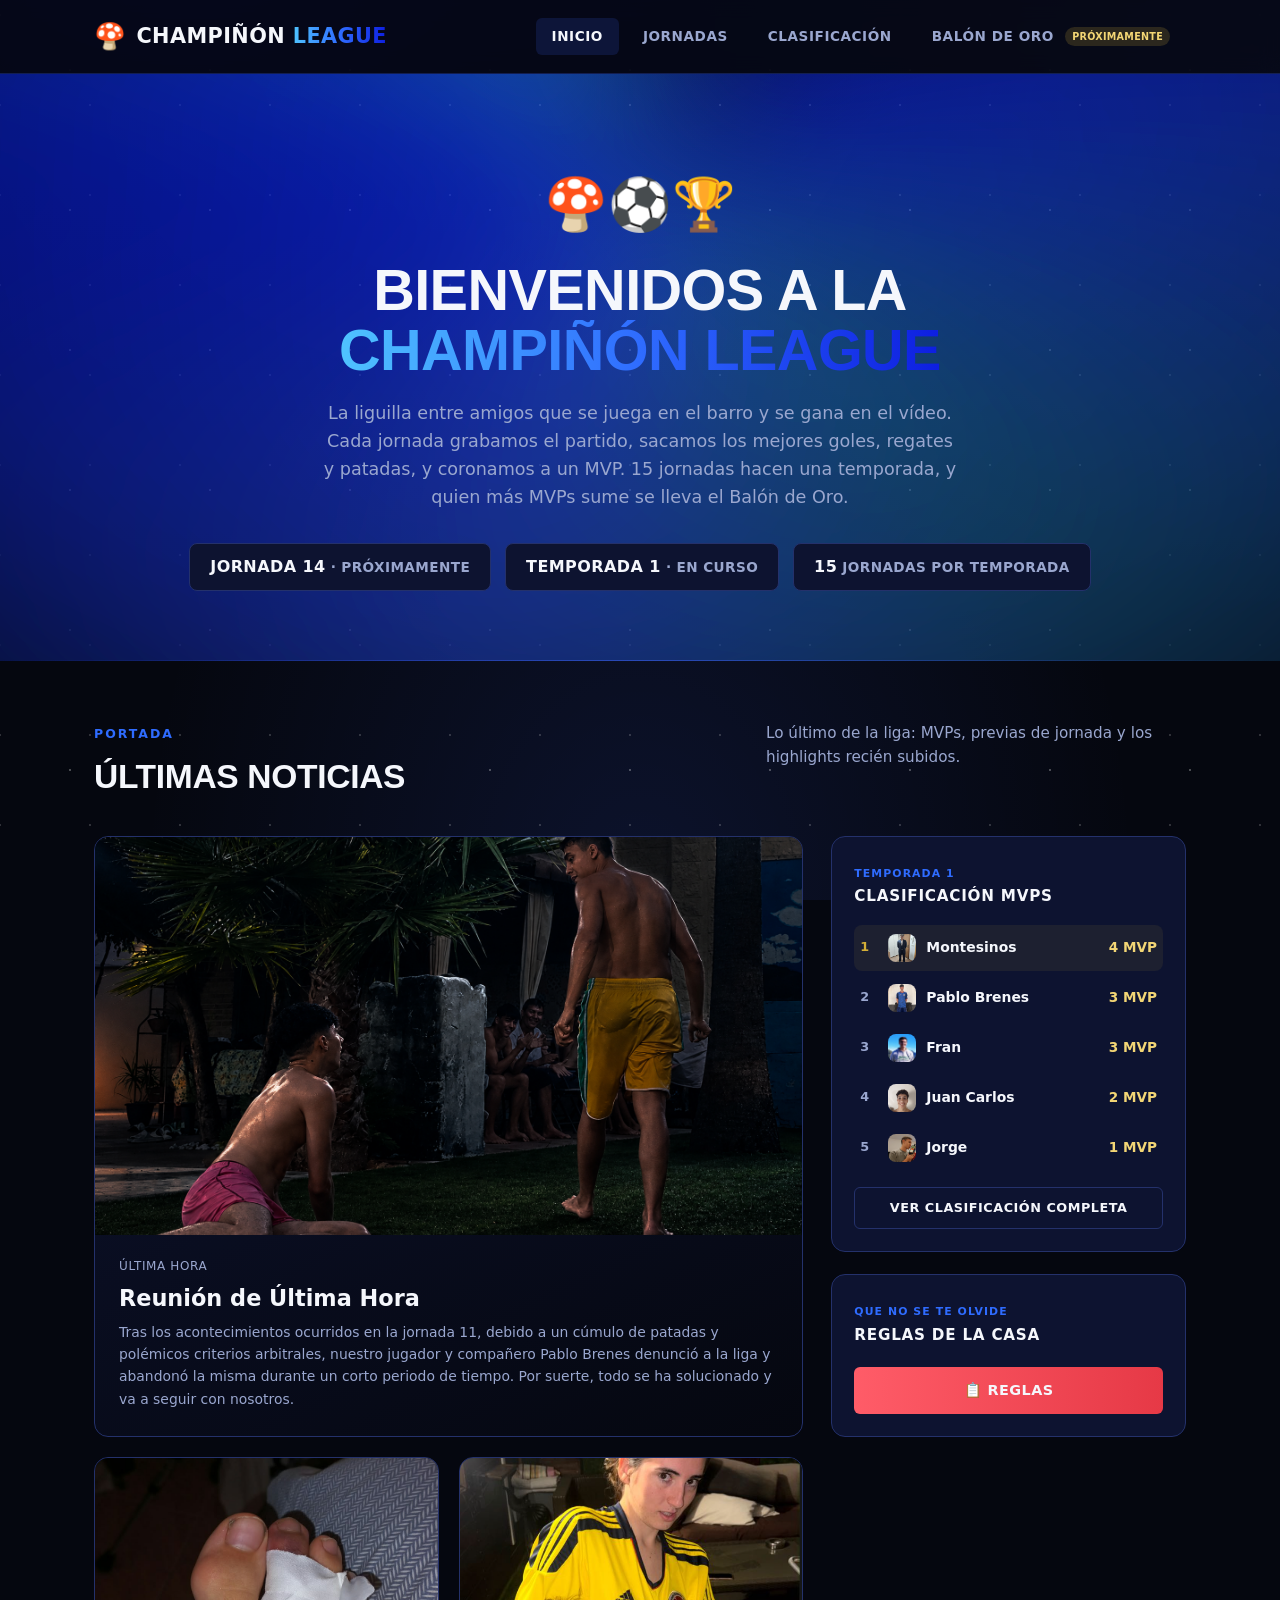
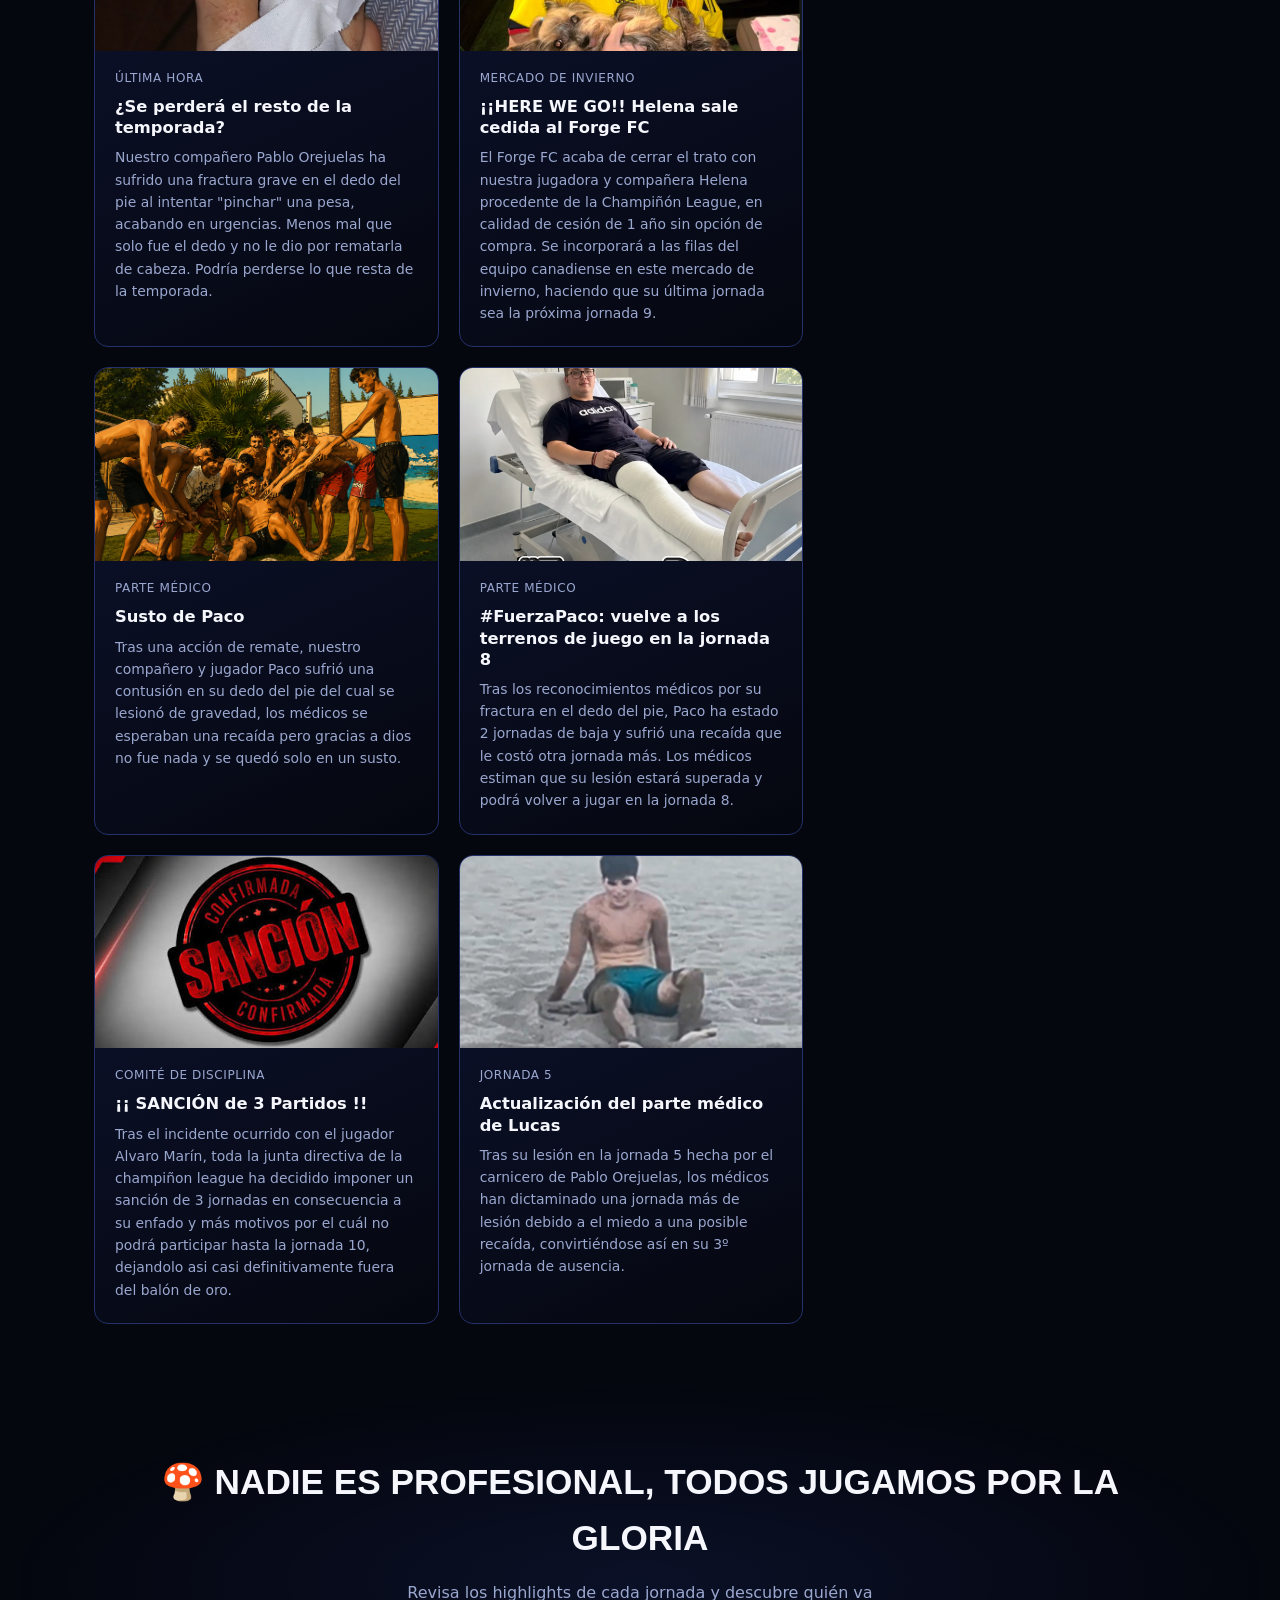
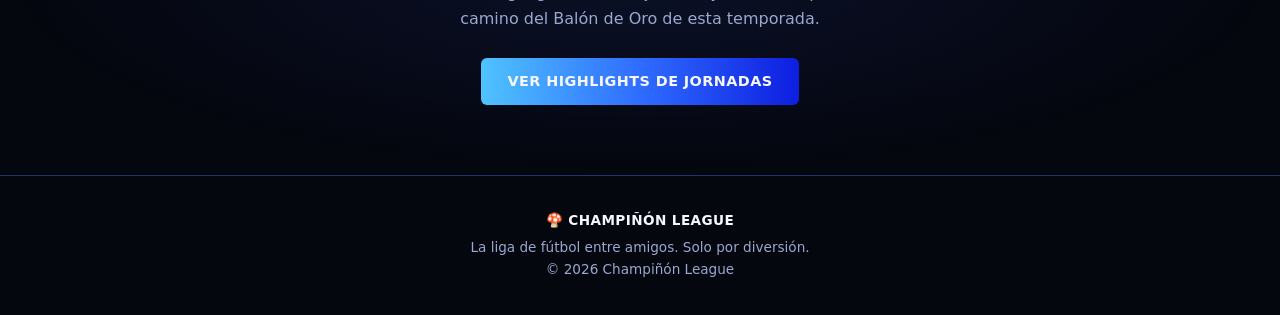
==== index.html @ 814f6b48 "Conectar vídeo de highlights de la jornada 13; añadir jornada 14 pendiente Co-Authored-By: Claude So" ====
<!DOCTYPE html>
<html lang="es">
<head>
<meta charset="UTF-8">
<meta name="viewport" content="width=device-width, initial-scale=1.0, maximum-scale=1.0, user-scalable=no, shrink-to-fit=no">
<title>Champiñón League — Inicio</title>
<meta name="description" content="Champiñón League: la liga de fútbol amistoso entre amigos. Noticias, clasificación de MVPs, highlights de cada jornada y el Balón de Oro de cada temporada.">
<link rel="stylesheet" href="css/style.css">
</head>
<body>

<header class="cabecera">
  <nav class="nav">
    <a href="index.html" class="marca">
      <span class="icono">🍄</span>
      <span>Champiñón <span class="liga">League</span></span>
    </a>
    <button class="menu-toggle" id="menuToggle" aria-label="Abrir menú">
      <span></span><span></span><span></span>
    </button>
    <div class="enlaces" id="enlaces">
      <a href="index.html" class="activo">Inicio</a>
      <a href="jornadas.html">Jornadas</a>
      <a href="clasificacion.html">Clasificación</a>
      <a href="balon-de-oro.html">Balón de Oro <span class="badge-proximamente">Próximamente</span></a>
    </div>
  </nav>
</header>

<section class="hero">
  <div class="hero-glow" aria-hidden="true"></div>
  <div class="contenedor">
    <div class="hero-emoji">🍄⚽🏆</div>
    <h1>Bienvenidos a la <span class="destacado">Champiñón League</span></h1>
    <p class="subtitulo">
      La liguilla entre amigos que se juega en el barro y se gana en el vídeo.
      Cada jornada grabamos el partido, sacamos los mejores goles, regates y
      patadas, y coronamos a un MVP. 15 jornadas hacen una temporada, y quien
      más MVPs sume se lleva el Balón de Oro.
    </p>
    <div class="hero-stats">
      <div class="stat-chip"><strong>Jornada 14</strong> · próximamente</div>
      <div class="stat-chip"><strong>Temporada 1</strong> · en curso</div>
      <div class="stat-chip"><strong>15</strong> jornadas por temporada</div>
    </div>
  </div>
</section>

<section>
  <div class="contenedor">
    <div class="titulo-seccion">
      <div>
        <span class="eyebrow">Portada</span>
        <h2>Últimas noticias</h2>
      </div>
      <p>Lo último de la liga: MVPs, previas de jornada y los highlights recién subidos.</p>
    </div>

    <div class="portada-layout">

      <div class="noticias-col">

        <div class="noticia-card destacada" data-fecha="2026-08-22">
          <div class="noticia-img">
            <span class="noticia-tag oro">Última hora</span>
            <img src="img/noticias/susto-paco.png" alt="Compañeros celebrando alrededor de Paco">
          </div>
          <div class="noticia-body">
            <div class="noticia-fecha">Parte médico</div>
            <h3>Susto de Paco</h3>
            <p>Tras una acción de remate, nuestro compañero y jugador Paco sufrió una contusión en su dedo del pie del cual se lesionó de gravedad, los médicos se esperaban una recaída pero gracias a dios no fue nada y se quedó solo en un susto.</p>
          </div>
        </div>

        <div class="noticias-grid-secundarias">
          <div class="noticia-card" data-fecha="2026-10-03">
            <div class="noticia-img">
              <span class="noticia-tag rojo">Polémica</span>
              <img src="img/noticias/pablo-brenes-denuncia.png" alt="Pablo Brenes discutiendo tras un partido">
            </div>
            <div class="noticia-body">
              <div class="noticia-fecha">Última hora</div>
              <h3>Reunión de Última Hora</h3>
              <p>Tras los acontecimientos ocurridos en la jornada 11, debido a un cúmulo de patadas y polémicos criterios arbitrales, nuestro jugador y compañero Pablo Brenes denunció a la liga y abandonó la misma durante un corto periodo de tiempo. Por suerte, todo se ha solucionado y va a seguir con nosotros.</p>
            </div>
          </div>

          <div class="noticia-card" data-fecha="2026-09-18">
            <div class="noticia-img">
              <span class="noticia-tag oro">Parte médico</span>
              <img src="img/noticias/pablo-orejuelas-lesion.jpeg" alt="Dedo del pie vendado de Pablo Orejuelas">
            </div>
            <div class="noticia-body">
              <div class="noticia-fecha">Última hora</div>
              <h3>¿Se perderá el resto de la temporada?</h3>
              <p>Nuestro compañero Pablo Orejuelas ha sufrido una fractura grave en el dedo del pie al intentar "pinchar" una pesa, acabando en urgencias. Menos mal que solo fue el dedo y no le dio por rematarla de cabeza. Podría perderse lo que resta de la temporada.</p>
            </div>
          </div>

          <div class="noticia-card" data-fecha="2026-08-28">
            <div class="noticia-img">
              <span class="noticia-tag oro">Fichaje</span>
              <img src="img/noticias/helena-forge-fc.png" alt="Helena con la camiseta de Colombia">
            </div>
            <div class="noticia-body">
              <div class="noticia-fecha">Mercado de invierno</div>
              <h3>¡¡HERE WE GO!! Helena sale cedida al Forge FC</h3>
              <p>El Forge FC acaba de cerrar el trato con nuestra jugadora y compañera Helena procedente de la Champiñón League, en calidad de cesión de 1 año sin opción de compra. Se incorporará a las filas del equipo canadiense en este mercado de invierno, haciendo que su última jornada sea la próxima jornada 9.</p>
            </div>
          </div>

          <div class="noticia-card" data-fecha="2026-08-08">
            <div class="noticia-img">
              <span class="noticia-tag oro">Parte médico</span>
              <img src="img/noticias/paco-lesion.png" alt="Paco recuperándose de su lesión en el dedo del pie">
            </div>
            <div class="noticia-body">
              <div class="noticia-fecha">Parte médico</div>
              <h3>#FuerzaPaco: vuelve a los terrenos de juego en la jornada 8</h3>
              <p>Tras los reconocimientos médicos por su fractura en el dedo del pie, Paco ha estado 2 jornadas de baja y sufrió una recaída que le costó otra jornada más. Los médicos estiman que su lesión estará superada y podrá volver a jugar en la jornada 8.</p>
            </div>
          </div>

          <div class="noticia-card" data-fecha="2026-08-05">
            <div class="noticia-img">
              <span class="noticia-tag rojo">Sanción</span>
              <img src="img/noticias/sancion-alvaro-marin.jpg" alt="Sanción confirmada">
            </div>
            <div class="noticia-body">
              <div class="noticia-fecha">Comité de disciplina</div>
              <h3>¡¡ SANCIÓN de 3 Partidos !!</h3>
              <p>Tras el incidente ocurrido con el jugador Alvaro Marín, toda la junta directiva de la champiñon league ha decidido imponer un sanción de 3 jornadas en consecuencia a su enfado y más motivos por el cuál no podrá participar hasta la jornada 10, dejandolo asi casi definitivamente fuera del balón de oro.</p>
            </div>
          </div>

          <div class="noticia-card" data-fecha="2026-07-25">
            <div class="noticia-img">
              <span class="noticia-tag oro">Parte médico</span>
              <img src="img/noticias/lucas-lesion.png" alt="Lucas en la playa">
            </div>
            <div class="noticia-body">
              <div class="noticia-fecha">Jornada 5</div>
              <h3>Actualización del parte médico de Lucas</h3>
              <p>Tras su lesión en la jornada 5 hecha por el carnicero de Pablo Orejuelas, los médicos han dictaminado una jornada más de lesión debido a el miedo a una posible recaída, convirtiéndose así en su 3º jornada de ausencia.</p>
            </div>
          </div>
        </div>

      </div>

      <aside class="sidebar-col">
        <div class="widget">
          <div class="widget-titulo">
            <div>
              <span class="eyebrow">Temporada 1</span>
              <h3>Clasificación MVPs</h3>
            </div>
          </div>
          <div class="mini-tabla">
            <div class="mini-fila lider">
              <span class="mini-pos">1</span>
              <span class="avatar"><img src="img/jugadores/montesinos.jpg" alt="Montesinos"></span>
              <span class="mini-nombre">Montesinos</span>
              <span class="mini-mvp">4 MVP</span>
            </div>
            <div class="mini-fila">
              <span class="mini-pos">2</span>
              <span class="avatar"><img src="img/jugadores/pablo-brenes.jpg" alt="Pablo Brenes"></span>
              <span class="mini-nombre">Pablo Brenes</span>
              <span class="mini-mvp">3 MVP</span>
            </div>
            <div class="mini-fila">
              <span class="mini-pos">3</span>
              <span class="avatar"><img src="img/jugadores/fran.png" alt="Fran"></span>
              <span class="mini-nombre">Fran</span>
              <span class="mini-mvp">3 MVP</span>
            </div>
            <div class="mini-fila">
              <span class="mini-pos">4</span>
              <span class="avatar"><img src="img/jugadores/juan-carlos.jpeg" alt="Juan Carlos"></span>
              <span class="mini-nombre">Juan Carlos</span>
              <span class="mini-mvp">2 MVP</span>
            </div>
            <div class="mini-fila">
              <span class="mini-pos">5</span>
              <span class="avatar"><img src="img/jugadores/jorge.png" alt="Jorge"></span>
              <span class="mini-nombre">Jorge</span>
              <span class="mini-mvp">1 MVP</span>
            </div>
          </div>
          <a href="clasificacion.html" class="widget-link">Ver clasificación completa</a>
        </div>

        <div class="widget">
          <div class="widget-titulo">
            <div>
              <span class="eyebrow">Que no se te olvide</span>
              <h3>Reglas de la casa</h3>
            </div>
          </div>
          <div class="reglas-boton-wrap">
            <a href="https://docs.google.com/document/d/1zcbE4y4aoaF2KsF1k3LxwLToVUBGV9VksI7Brj8iogc/edit?tab=t.vwejmh5jkv3n" target="_blank" rel="noopener" class="boton rojo boton-ancho">📋 Reglas</a>
          </div>
        </div>
      </aside>

    </div>
  </div>
</section>

<section class="cta">
  <div class="contenedor">
    <h2>🍄 Nadie es profesional, todos jugamos por la gloria</h2>
    <p>Revisa los highlights de cada jornada y descubre quién va camino del Balón de Oro de esta temporada.</p>
    <a href="jornadas.html" class="boton">Ver highlights de jornadas</a>
  </div>
</section>

<footer>
  <div class="contenedor">
    <div class="foot-marca">🍄 Champiñón League</div>
    <div>La liga de fútbol entre amigos. Solo por diversión.</div>
    <div>© 2026 Champiñón League</div>
  </div>
</footer>

<script>
  const toggle = document.getElementById('menuToggle');
  const enlaces = document.getElementById('enlaces');
  toggle.addEventListener('click', () => enlaces.classList.toggle('abierto'));

  (function ordenarNoticias() {
    const columna = document.querySelector('.noticias-col');
    const grid = document.querySelector('.noticias-grid-secundarias');
    if (!columna || !grid) return;

    const tarjetas = Array.from(columna.querySelectorAll('.noticia-card[data-fecha]'));
    if (!tarjetas.length) return;

    tarjetas.sort((a, b) => new Date(b.dataset.fecha) - new Date(a.dataset.fecha));

    const [masReciente, ...resto] = tarjetas;
    tarjetas.forEach(t => t.classList.remove('destacada'));
    masReciente.classList.add('destacada');
    columna.insertBefore(masReciente, grid);
    resto.forEach(t => grid.appendChild(t));
  })();
</script>

</body>
</html>
---- css/style.css ----
/* Champiñón League — estilos estilo UEFA Champions League */

:root {
  --azul-ucl: #0a1240;
  --azul-medio: #101e5e;
  --verde-cesped: #142868;      /* usado en gradientes (antes verde cancha) */
  --verde-oscuro: #060a24;      /* fondo profundo / texto sobre acentos claros */
  --verde-neon: #2f6cff;        /* azul UCL brillante, acento principal */
  --azul-profundo: #0d1ee0;     /* azul intenso para degradados */
  --azul-brillo: #4fc3ff;       /* azul cian claro, reflejos tipo cristal */
  --oro: #d4af37;
  --oro-claro: #f3d675;
  --negro: #05070f;
  --gris-oscuro: #0d1330;
  --gris-medio: #24316b;
  --blanco: #f5f7fc;
  --texto-suave: #9aa7cf;
  --rojo-tarjeta: #e63946;
  --radius: 14px;
  --sombra: 0 10px 30px rgba(0, 0, 0, 0.45);
}

* {
  box-sizing: border-box;
  margin: 0;
  padding: 0;
}

html {
  scroll-behavior: smooth;
}

body {
  font-family: 'Segoe UI', system-ui, -apple-system, sans-serif;
  background: var(--negro);
  color: var(--blanco);
  line-height: 1.6;
  overflow-x: hidden;
}

/* Fondo tipo "starball" de la Champions: degradado de azules + estrellas dispersas */
body::before {
  content: "";
  position: fixed;
  inset: 0;
  z-index: -2;
  background:
    radial-gradient(ellipse at 15% -10%, rgba(13, 30, 224, 0.35), transparent 50%),
    radial-gradient(ellipse at 100% 10%, rgba(63, 102, 255, 0.25), transparent 45%),
    radial-gradient(ellipse at 50% 100%, rgba(63, 102, 255, 0.12), transparent 55%),
    linear-gradient(180deg, #070c26, var(--negro) 40%);
}

body::after {
  content: "";
  position: fixed;
  inset: 0;
  z-index: -1;
  pointer-events: none;
  opacity: 0.5;
  background-image:
    radial-gradient(rgba(255, 255, 255, 0.55) 1px, transparent 1.4px),
    radial-gradient(rgba(255, 255, 255, 0.35) 1px, transparent 1.4px);
  background-size: 140px 140px, 90px 90px;
  background-position: 0 0, 45px 60px;
}

img {
  max-width: 100%;
  display: block;
}

a {
  color: inherit;
  text-decoration: none;
}

.contenedor {
  width: 100%;
  max-width: 1140px;
  margin: 0 auto;
  padding: 0 24px;
}

/* ---------- Header ---------- */

.cabecera {
  position: sticky;
  top: 0;
  z-index: 100;
  background: rgba(5, 7, 15, 0.85);
  backdrop-filter: blur(10px);
  border-bottom: 1px solid rgba(63, 102, 255, 0.25);
}

.nav {
  display: flex;
  align-items: center;
  justify-content: space-between;
  padding: 16px 24px;
  max-width: 1140px;
  margin: 0 auto;
}

.marca {
  display: flex;
  align-items: center;
  gap: 10px;
  font-weight: 900;
  font-size: 1.3rem;
  letter-spacing: 0.02em;
  text-transform: uppercase;
}

.marca .icono {
  font-size: 1.6rem;
}

.marca .liga {
  background: linear-gradient(90deg, var(--azul-brillo), var(--verde-neon), var(--azul-profundo));
  -webkit-background-clip: text;
  background-clip: text;
  color: transparent;
}

.enlaces {
  display: flex;
  gap: 8px;
  align-items: center;
}

.enlaces a {
  padding: 8px 16px;
  border-radius: 6px;
  font-weight: 700;
  font-size: 0.85rem;
  text-transform: uppercase;
  letter-spacing: 0.04em;
  color: var(--texto-suave);
  transition: background 0.2s, color 0.2s;
}

.badge-proximamente {
  display: inline-block;
  margin-left: 6px;
  padding: 2px 7px;
  border-radius: 999px;
  background: rgba(212, 175, 55, 0.18);
  color: var(--oro-claro);
  font-size: 0.6rem;
  font-weight: 800;
  letter-spacing: 0.03em;
  vertical-align: middle;
}

.badge-fichaje {
  display: inline-block;
  margin-left: 8px;
  padding: 2px 8px;
  border-radius: 999px;
  background: rgba(47, 108, 255, 0.18);
  border: 1px solid rgba(47, 108, 255, 0.5);
  color: var(--azul-brillo);
  font-size: 0.6rem;
  font-weight: 800;
  text-transform: uppercase;
  letter-spacing: 0.03em;
  vertical-align: middle;
}

.enlaces a:hover,
.enlaces a.activo {
  background: rgba(63, 102, 255, 0.15);
  color: var(--blanco);
}

.menu-toggle {
  display: none;
  flex-direction: column;
  gap: 5px;
  background: none;
  border: none;
  cursor: pointer;
  padding: 8px;
}

.menu-toggle span {
  width: 24px;
  height: 2px;
  background: var(--blanco);
  border-radius: 2px;
}

/* ---------- Hero ---------- */

.hero,
.balon-hero {
  position: relative;
  padding: 90px 24px 70px;
  text-align: center;
  overflow: hidden;
  isolation: isolate;
}

.hero::after {
  content: "";
  position: absolute;
  bottom: 0;
  left: 0;
  right: 0;
  height: 1px;
  background: linear-gradient(90deg, transparent, rgba(63, 102, 255, 0.5), transparent);
}

/* Resplandor tipo "starball" de la Champions detrás de cada hero */
.hero-glow {
  position: absolute;
  inset: -30%;
  z-index: -1;
  pointer-events: none;
  background:
    radial-gradient(ellipse at 50% 25%, transparent 0%, rgba(5, 7, 15, 0.4) 55%, var(--negro) 88%),
    conic-gradient(
      from 200deg at 50% 30%,
      rgba(63, 102, 255, 0.6) 0deg,
      rgba(13, 30, 224, 0.55) 70deg,
      rgba(79, 195, 255, 0.5) 130deg,
      transparent 180deg,
      rgba(13, 30, 224, 0.5) 230deg,
      rgba(79, 195, 255, 0.4) 290deg,
      rgba(63, 102, 255, 0.6) 360deg
    );
  filter: blur(80px) saturate(1.35);
  animation: girar-glow 22s linear infinite;
}

@keyframes girar-glow {
  from { transform: rotate(0deg); }
  to { transform: rotate(360deg); }
}

.hero-emoji {
  font-size: 3.2rem;
  margin-bottom: 14px;
}

.hero h1 {
  font-family: 'Arial Black', 'Segoe UI', sans-serif;
  font-size: clamp(2.2rem, 6vw, 3.6rem);
  font-weight: 900;
  letter-spacing: -0.01em;
  text-transform: uppercase;
  line-height: 1.05;
  margin-bottom: 18px;
}

.hero h1 .destacado {
  background: linear-gradient(90deg, var(--azul-brillo), var(--verde-neon), var(--azul-profundo));
  -webkit-background-clip: text;
  background-clip: text;
  color: transparent;
  display: inline-block;
}

.hero p.subtitulo {
  max-width: 640px;
  margin: 0 auto 32px;
  color: var(--texto-suave);
  font-size: 1.1rem;
}

.hero-stats {
  display: flex;
  flex-wrap: wrap;
  gap: 14px;
  justify-content: center;
  margin-top: 10px;
}

.stat-chip {
  background: var(--gris-oscuro);
  border: 1px solid var(--gris-medio);
  border-radius: 8px;
  padding: 10px 20px;
  font-size: 0.85rem;
  font-weight: 700;
  text-transform: uppercase;
  letter-spacing: 0.03em;
  color: var(--texto-suave);
}

.stat-chip strong {
  color: var(--blanco);
  font-size: 1rem;
}

/* ---------- Secciones generales ---------- */

section {
  padding: 60px 0;
}

.titulo-seccion {
  display: flex;
  align-items: baseline;
  justify-content: space-between;
  flex-wrap: wrap;
  gap: 10px;
  margin-bottom: 32px;
}

.titulo-seccion h2 {
  font-family: 'Arial Black', 'Segoe UI', sans-serif;
  font-size: clamp(1.6rem, 4vw, 2.1rem);
  font-weight: 900;
  text-transform: uppercase;
  letter-spacing: -0.01em;
}

.titulo-seccion .eyebrow {
  display: block;
  font-size: 0.78rem;
  text-transform: uppercase;
  letter-spacing: 0.16em;
  color: var(--verde-neon);
  font-weight: 800;
  margin-bottom: 6px;
}

.titulo-seccion p {
  color: var(--texto-suave);
  font-size: 0.95rem;
  max-width: 420px;
}

/* ---------- Tarjetas de jornada ---------- */

.jornadas-grid {
  display: flex;
  flex-direction: column;
  gap: 22px;
}

.jornada-card {
  display: flex;
  align-items: flex-start;
  gap: 26px;
  background: linear-gradient(155deg, var(--gris-oscuro), var(--negro));
  border: 1px solid var(--gris-medio);
  border-radius: var(--radius);
  padding: 26px;
  position: relative;
  transition: transform 0.25s ease, border-color 0.25s ease, box-shadow 0.25s ease;
}

.jornada-card:hover {
  transform: translateY(-4px);
  border-color: rgba(63, 102, 255, 0.5);
  box-shadow: 0 12px 30px rgba(63, 102, 255, 0.12);
}

.jornada-info {
  flex: 1;
  min-width: 0;
  display: flex;
  align-items: flex-start;
  gap: 18px;
}

.jornada-texto {
  flex: 1;
  min-width: 0;
}

.jornada-numero {
  display: inline-flex;
  align-items: center;
  gap: 8px;
  background: rgba(63, 102, 255, 0.15);
  color: var(--blanco);
  font-weight: 800;
  font-size: 0.75rem;
  text-transform: uppercase;
  letter-spacing: 0.05em;
  padding: 5px 12px;
  border-radius: 6px;
  margin-bottom: 16px;
}

.jornada-card h3 {
  font-size: 1.25rem;
  font-weight: 800;
  margin-bottom: 4px;
}

.jornada-fecha {
  color: var(--texto-suave);
  font-size: 0.85rem;
  margin-bottom: 18px;
}

.jornada-destacados {
  display: flex;
  flex-direction: row;
  flex-wrap: wrap;
  gap: 10px 32px;
  margin-bottom: 18px;
}

.destacado-item {
  display: flex;
  align-items: center;
  gap: 10px;
  font-size: 0.9rem;
}

.destacado-item .emoji {
  font-size: 1.1rem;
  width: 24px;
  text-align: center;
}

.destacado-item .etiqueta {
  color: var(--texto-suave);
  min-width: 90px;
}

.destacado-item .valor {
  font-weight: 700;
}

.mvp-banner {
  display: flex;
  align-items: center;
  gap: 10px;
  background: linear-gradient(90deg, rgba(212, 175, 55, 0.16), rgba(212, 175, 55, 0.02));
  border: 1px solid rgba(212, 175, 55, 0.35);
  border-radius: 10px;
  padding: 10px 14px;
  margin-bottom: 16px;
}

.mvp-banner .trofeo {
  font-size: 1.3rem;
}

.mvp-banner .texto small {
  display: block;
  color: var(--texto-suave);
  font-size: 0.7rem;
  text-transform: uppercase;
  letter-spacing: 0.1em;
}

.mvp-banner .texto strong {
  color: var(--oro-claro);
  font-size: 1.02rem;
}

.lesion-banner {
  display: flex;
  align-items: center;
  gap: 10px;
  background: linear-gradient(90deg, rgba(230, 57, 70, 0.16), rgba(230, 57, 70, 0.02));
  border: 1px solid rgba(230, 57, 70, 0.35);
  border-radius: 10px;
  padding: 10px 14px;
  margin-bottom: 16px;
}

.lesion-banner .cruz {
  font-size: 1.3rem;
}

.lesion-banner .texto small {
  display: block;
  color: var(--texto-suave);
  font-size: 0.7rem;
  text-transform: uppercase;
  letter-spacing: 0.1em;
}

.lesion-banner .texto strong {
  color: var(--rojo-tarjeta);
  font-size: 1.02rem;
}

.mvp-poster {
  flex-shrink: 0;
  height: 230px;
}

.mvp-poster img {
  height: 100%;
  width: auto;
  display: block;
  border-radius: 8px;
  border: 1px solid rgba(212, 175, 55, 0.35);
  object-fit: cover;
}

.jornada-video {
  display: inline-flex;
  align-items: center;
  gap: 8px;
  font-size: 0.8rem;
  font-weight: 800;
  text-transform: uppercase;
  letter-spacing: 0.03em;
  color: var(--blanco);
  border: 1px solid rgba(63, 102, 255, 0.4);
  padding: 8px 14px;
  border-radius: 6px;
  transition: background 0.2s;
}

.jornada-video:hover {
  background: rgba(63, 102, 255, 0.15);
}

.ver-mas-wrap {
  text-align: center;
  margin-top: 36px;
}

/* ---------- Portada: noticias + sidebar ---------- */

.portada-layout {
  display: grid;
  grid-template-columns: 2fr 1fr;
  gap: 28px;
  align-items: start;
}

.noticia-card {
  display: block;
  background: linear-gradient(155deg, var(--gris-oscuro), var(--negro));
  border: 1px solid var(--gris-medio);
  border-radius: var(--radius);
  overflow: hidden;
  transition: transform 0.25s ease, border-color 0.25s ease, box-shadow 0.25s ease;
}

.noticia-card:hover {
  transform: translateY(-4px);
  border-color: rgba(63, 102, 255, 0.5);
  box-shadow: 0 12px 30px rgba(63, 102, 255, 0.12);
}

.noticia-img {
  aspect-ratio: 16 / 9;
  display: flex;
  align-items: center;
  justify-content: center;
  font-size: 2.4rem;
  background:
    radial-gradient(ellipse at 30% 20%, rgba(63, 102, 255, 0.4), transparent 60%),
    linear-gradient(155deg, var(--azul-medio), var(--negro));
  position: relative;
  overflow: hidden;
}

.noticia-img img {
  position: absolute;
  inset: 0;
  width: 100%;
  height: 100%;
  object-fit: cover;
}

.noticia-card.destacada .noticia-img {
  font-size: 3.4rem;
}

.noticia-tag {
  position: absolute;
  top: 12px;
  left: 12px;
  background: rgba(5, 7, 15, 0.75);
  border: 1px solid rgba(63, 102, 255, 0.4);
  color: var(--blanco);
  font-size: 0.68rem;
  font-weight: 800;
  text-transform: uppercase;
  letter-spacing: 0.06em;
  padding: 4px 10px;
  border-radius: 999px;
}

.noticia-tag.oro {
  border-color: rgba(212, 175, 55, 0.5);
  color: var(--oro-claro);
}

.noticia-tag.rojo {
  border-color: rgba(230, 57, 70, 0.55);
  color: #ff8a94;
}

.noticia-body {
  padding: 18px 20px 22px;
}

.noticia-card.destacada .noticia-body {
  padding: 22px 24px 26px;
}

.noticia-fecha {
  color: var(--texto-suave);
  font-size: 0.75rem;
  text-transform: uppercase;
  letter-spacing: 0.05em;
  margin-bottom: 8px;
}

.noticia-body h3 {
  font-size: 1.02rem;
  font-weight: 800;
  line-height: 1.3;
  margin-bottom: 8px;
}

.noticia-card.destacada .noticia-body h3 {
  font-size: 1.4rem;
}

.noticia-body p {
  color: var(--texto-suave);
  font-size: 0.87rem;
}

.noticias-grid-secundarias {
  display: grid;
  grid-template-columns: repeat(2, 1fr);
  gap: 20px;
  margin-top: 20px;
}

@media (max-width: 560px) {
  .noticias-grid-secundarias {
    grid-template-columns: 1fr;
  }
}

.sidebar-col {
  display: flex;
  flex-direction: column;
  gap: 22px;
}

.widget {
  background: var(--gris-oscuro);
  border: 1px solid var(--gris-medio);
  border-radius: var(--radius);
  padding: 22px;
}

.widget-titulo {
  display: flex;
  align-items: center;
  justify-content: space-between;
  margin-bottom: 16px;
}

.widget-titulo h3 {
  font-size: 0.95rem;
  font-weight: 800;
  text-transform: uppercase;
  letter-spacing: 0.05em;
}

.widget-titulo .eyebrow {
  font-size: 0.68rem;
  color: var(--verde-neon);
  font-weight: 800;
  text-transform: uppercase;
  letter-spacing: 0.1em;
}

.mini-tabla {
  display: flex;
  flex-direction: column;
  gap: 4px;
}

.mini-fila {
  display: flex;
  align-items: center;
  gap: 10px;
  padding: 9px 6px;
  border-radius: 8px;
  font-size: 0.87rem;
}

.mini-fila.lider {
  background: rgba(212, 175, 55, 0.08);
}

.mini-fila .mini-pos {
  width: 18px;
  color: var(--texto-suave);
  font-weight: 800;
  font-size: 0.8rem;
}

.mini-fila.lider .mini-pos {
  color: var(--oro);
}

.mini-fila .avatar {
  width: 28px;
  height: 28px;
  font-size: 0.68rem;
}

.mini-fila .mini-nombre {
  flex: 1;
  font-weight: 700;
}

.mini-fila .mini-mvp {
  font-weight: 800;
  color: var(--oro-claro);
  font-size: 0.85rem;
}

.widget-link {
  display: block;
  text-align: center;
  margin-top: 16px;
  font-size: 0.8rem;
  font-weight: 800;
  text-transform: uppercase;
  letter-spacing: 0.04em;
  color: var(--blanco);
  border: 1px solid var(--gris-medio);
  padding: 10px;
  border-radius: 6px;
  transition: border-color 0.2s, background 0.2s;
}

.widget-link:hover {
  border-color: var(--verde-neon);
  background: rgba(63, 102, 255, 0.1);
}

/* ---------- Vídeo highlights (jornadas) ---------- */

.video-frame {
  position: relative;
  aspect-ratio: 16 / 9;
  border-radius: 10px;
  overflow: hidden;
  background:
    radial-gradient(ellipse at 30% 20%, rgba(63, 102, 255, 0.35), transparent 60%),
    linear-gradient(155deg, var(--azul-medio), var(--negro));
  display: flex;
  align-items: center;
  justify-content: center;
  border: 1px solid var(--gris-medio);
}

.video-frame[data-video] {
  cursor: pointer;
}

.video-frame[data-video]:hover .play-btn {
  background: rgba(63, 102, 255, 0.35);
  transform: scale(1.08);
}

.jornada-card .video-frame {
  flex: 0 0 320px;
  width: 320px;
}

.video-frame iframe {
  position: absolute;
  inset: 0;
  width: 100%;
  height: 100%;
  border: 0;
}

.video-poster {
  position: absolute;
  inset: 0;
  width: 100%;
  height: 100%;
  object-fit: cover;
  z-index: 0;
}

.video-frame.tiene-portada::after {
  content: "";
  position: absolute;
  inset: 0;
  background: linear-gradient(180deg, rgba(5, 7, 15, 0.15), rgba(5, 7, 15, 0.55));
  z-index: 0;
}

.video-frame .play-btn,
.video-frame .video-label {
  position: relative;
  z-index: 1;
}

.video-frame .play-btn {
  width: 58px;
  height: 58px;
  border-radius: 50%;
  background: rgba(255, 255, 255, 0.1);
  backdrop-filter: blur(4px);
  border: 1px solid rgba(255, 255, 255, 0.3);
  display: flex;
  align-items: center;
  justify-content: center;
  font-size: 1.3rem;
  color: var(--blanco);
  transition: background 0.2s, transform 0.2s;
}

.video-frame .video-label {
  position: absolute;
  bottom: 12px;
  left: 12px;
  font-size: 0.68rem;
  text-transform: uppercase;
  letter-spacing: 0.06em;
  font-weight: 800;
  background: rgba(5, 7, 15, 0.65);
  padding: 5px 10px;
  border-radius: 6px;
}

.boton {
  display: inline-flex;
  align-items: center;
  gap: 8px;
  background: linear-gradient(90deg, var(--azul-brillo), var(--verde-neon), var(--azul-profundo));
  color: var(--blanco);
  font-weight: 800;
  text-transform: uppercase;
  letter-spacing: 0.03em;
  padding: 12px 26px;
  border-radius: 6px;
  font-size: 0.9rem;
  border: none;
  cursor: pointer;
  transition: transform 0.2s, box-shadow 0.2s;
}

.boton:hover {
  transform: translateY(-2px);
  box-shadow: 0 8px 24px rgba(63, 102, 255, 0.3);
}

.boton.oro {
  background: linear-gradient(90deg, var(--oro), var(--oro-claro));
  color: var(--negro);
}

.boton.oro:hover {
  box-shadow: 0 8px 24px rgba(212, 175, 55, 0.3);
}

.boton.fantasma {
  background: transparent;
  border: 1px solid var(--gris-medio);
  color: var(--blanco);
}

.boton.rojo {
  background: linear-gradient(90deg, #ff5c68, var(--rojo-tarjeta));
  color: var(--blanco);
}

.boton.rojo:hover {
  box-shadow: 0 8px 24px rgba(230, 57, 70, 0.35);
}

.boton-ancho {
  width: 100%;
  justify-content: center;
}

.reglas-boton-wrap {
  padding-top: 4px;
}


/* ---------- Ranking de clasificación (estilo lista tipo Post United) ---------- */

.avatar {
  width: 52px;
  height: 52px;
  border-radius: 8px;
  background: linear-gradient(135deg, var(--verde-neon), var(--azul-profundo));
  display: flex;
  align-items: center;
  justify-content: center;
  font-weight: 800;
  color: var(--blanco);
  font-size: 1.05rem;
  flex-shrink: 0;
  overflow: hidden;
}

.avatar img {
  width: 100%;
  height: 100%;
  object-fit: cover;
  display: block;
}

.ranking-lista {
  display: flex;
  flex-direction: column;
  gap: 8px;
  background: var(--gris-oscuro);
  border: 1px solid var(--gris-medio);
  border-radius: var(--radius);
  padding: 10px;
}

.ranking-fila {
  display: flex;
  align-items: center;
  gap: 14px;
  background: var(--negro);
  border-radius: 8px;
  padding: 10px 14px;
  transition: transform 0.15s ease;
}

.ranking-fila:hover {
  transform: translateX(4px);
}

.ranking-fila.lider {
  background: linear-gradient(90deg, var(--oro), var(--oro-claro));
}

.ranking-num {
  flex-shrink: 0;
  width: 34px;
  height: 34px;
  border-radius: 7px;
  display: flex;
  align-items: center;
  justify-content: center;
  background: var(--verde-neon);
  color: var(--blanco);
  font-weight: 900;
  font-size: 1rem;
}

.ranking-fila.lider .ranking-num {
  background: var(--azul-profundo);
  color: var(--blanco);
}

.ranking-avatar {
  width: 42px;
  height: 42px;
  border-radius: 50%;
  background: linear-gradient(135deg, var(--verde-neon), var(--azul-profundo));
  display: flex;
  align-items: center;
  justify-content: center;
  font-weight: 800;
  color: var(--blanco);
  font-size: 0.85rem;
  flex-shrink: 0;
  overflow: hidden;
  border: 2px solid var(--gris-medio);
}

.ranking-fila.lider .ranking-avatar {
  border-color: var(--negro);
}

.ranking-avatar img {
  width: 100%;
  height: 100%;
  object-fit: cover;
  display: block;
}

.ranking-nombre {
  flex: 1;
  min-width: 0;
  font-weight: 800;
  text-transform: uppercase;
  letter-spacing: 0.02em;
  font-size: 0.95rem;
  color: var(--blanco);
  white-space: nowrap;
  overflow: hidden;
  text-overflow: ellipsis;
}

.ranking-fila.lider .ranking-nombre {
  color: var(--negro);
}

.ranking-mvp-wrap {
  flex-shrink: 0;
  min-width: 44px;
  text-align: center;
  padding: 6px 14px;
  border-radius: 8px;
  background: var(--oro);
  border: 1px solid rgba(0, 0, 0, 0.15);
}

.ranking-fila.lider .ranking-mvp-wrap {
  background: var(--negro);
}

.ranking-mvp {
  display: block;
  font-weight: 900;
  font-size: 1.05rem;
  color: var(--negro);
  line-height: 1;
}

.ranking-fila.lider .ranking-mvp {
  color: var(--oro-claro);
}

.ranking-mvp-label {
  display: none;
}

.leyenda {
  display: flex;
  flex-wrap: wrap;
  gap: 18px;
  margin-top: 18px;
  color: var(--texto-suave);
  font-size: 0.82rem;
}

/* ---------- Balón de Oro ---------- */

.balon-hero {
  text-align: center;
  padding: 50px 24px;
}

.balon-hero .emoji-grande {
  font-size: 4rem;
  margin-bottom: 10px;
}

.temporada-actual-card {
  max-width: 640px;
  margin: 0 auto;
  background: linear-gradient(155deg, rgba(212, 175, 55, 0.1), var(--gris-oscuro));
  border: 1px solid rgba(212, 175, 55, 0.35);
  border-radius: var(--radius);
  padding: 36px;
  text-align: center;
}

.temporada-actual-card .eyebrow {
  color: var(--oro);
  font-weight: 800;
  text-transform: uppercase;
  font-size: 0.75rem;
  letter-spacing: 0.14em;
  margin-bottom: 12px;
  display: block;
}

.temporada-actual-card h3 {
  font-size: 1.6rem;
  margin-bottom: 6px;
}

.temporada-actual-card p {
  color: var(--texto-suave);
  font-size: 0.9rem;
  margin-bottom: 20px;
}

.progreso-barra {
  height: 8px;
  background: var(--gris-medio);
  border-radius: 999px;
  overflow: hidden;
  margin-bottom: 8px;
}

.progreso-barra .relleno {
  height: 100%;
  background: linear-gradient(90deg, var(--verde-neon), var(--oro));
  border-radius: 999px;
}

.progreso-texto {
  font-size: 0.8rem;
  color: var(--texto-suave);
}

.historial-grid {
  display: grid;
  grid-template-columns: repeat(auto-fit, minmax(260px, 1fr));
  gap: 20px;
}

.temporada-card {
  background: var(--gris-oscuro);
  border: 1px solid var(--gris-medio);
  border-radius: var(--radius);
  padding: 26px;
  text-align: center;
  position: relative;
}

.temporada-card.pendiente {
  opacity: 0.55;
  border-style: dashed;
}

.temporada-card .trofeo-grande {
  font-size: 2.4rem;
  margin-bottom: 10px;
}

.temporada-card .num-temporada {
  font-size: 0.72rem;
  text-transform: uppercase;
  letter-spacing: 0.12em;
  color: var(--verde-neon);
  font-weight: 800;
  margin-bottom: 8px;
}

.temporada-card .ganador {
  font-size: 1.25rem;
  font-weight: 800;
  margin-bottom: 4px;
}

.temporada-card .detalle {
  color: var(--texto-suave);
  font-size: 0.85rem;
}

/* ---------- CTA / Footer ---------- */

.cta {
  text-align: center;
  padding: 70px 24px;
  background: radial-gradient(ellipse at center, rgba(63, 102, 255, 0.1), transparent 70%);
}

.cta h2 {
  font-family: 'Arial Black', 'Segoe UI', sans-serif;
  font-size: clamp(1.6rem, 4vw, 2.2rem);
  font-weight: 900;
  text-transform: uppercase;
  margin-bottom: 14px;
}

.cta p {
  color: var(--texto-suave);
  max-width: 480px;
  margin: 0 auto 26px;
}

footer {
  border-top: 1px solid var(--gris-medio);
  padding: 34px 24px;
  text-align: center;
  color: var(--texto-suave);
  font-size: 0.85rem;
}

footer .foot-marca {
  font-weight: 900;
  text-transform: uppercase;
  letter-spacing: 0.03em;
  color: var(--blanco);
  margin-bottom: 6px;
}

/* ---------- Responsive ---------- */

@media (max-width: 900px) {
  .portada-layout {
    grid-template-columns: 1fr;
  }

  .jornada-card {
    flex-direction: column;
  }

  .jornada-card .video-frame {
    width: 100%;
    flex-basis: auto;
  }
}

@media (max-width: 720px) {
  html {
    font-size: 85%;
  }

  .contenedor {
    padding: 0 16px;
  }

  .enlaces {
    position: fixed;
    top: 66px;
    left: 0;
    right: 0;
    background: var(--gris-oscuro);
    flex-direction: column;
    align-items: stretch;
    padding: 14px;
    border-bottom: 1px solid var(--gris-medio);
    display: none;
    gap: 4px;
  }

  .enlaces.abierto {
    display: flex;
  }

  .enlaces a {
    text-align: center;
  }

  .menu-toggle {
    display: flex;
  }

  .hero {
    padding: 40px 16px 32px;
  }

  .hero-emoji {
    font-size: 2.2rem;
    margin-bottom: 10px;
  }

  .hero-stats {
    gap: 8px;
  }

  .stat-chip {
    padding: 7px 14px;
    font-size: 0.78rem;
  }

  section {
    padding: 32px 0;
  }

  .noticia-img {
    font-size: 1.8rem;
  }

  .noticia-card.destacada .noticia-img {
    font-size: 2.4rem;
  }

  .avatar {
    width: 40px;
    height: 40px;
    font-size: 0.85rem;
  }

  .ranking-fila {
    gap: 12px;
    padding: 14px 16px;
  }

  .ranking-avatar {
    width: 34px;
    height: 34px;
    font-size: 0.72rem;
  }

  .ranking-num {
    width: 28px;
    height: 28px;
    font-size: 0.85rem;
  }

  .ranking-nombre {
    font-size: 0.82rem;
  }

  .ranking-mvp {
    font-size: 0.9rem;
  }

  .ranking-mvp-wrap {
    min-width: 34px;
    padding: 5px 10px;
  }
}
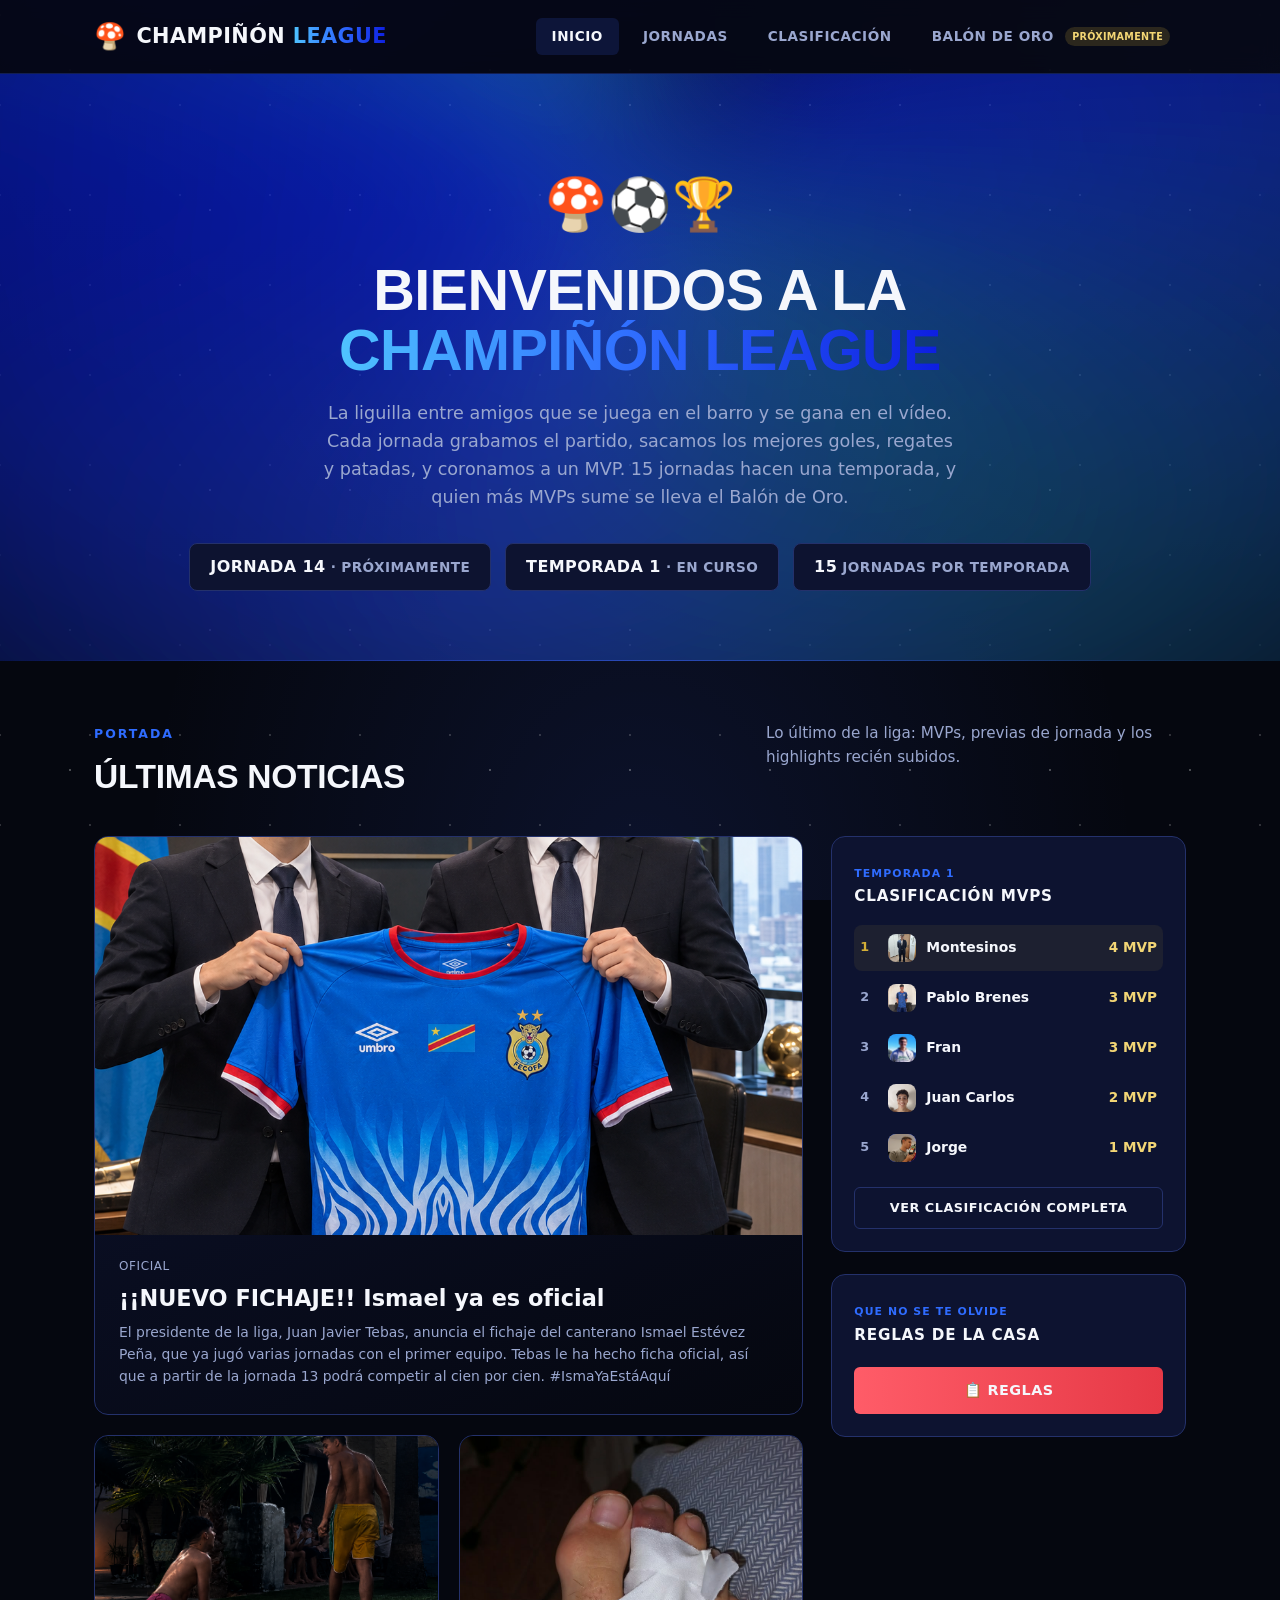
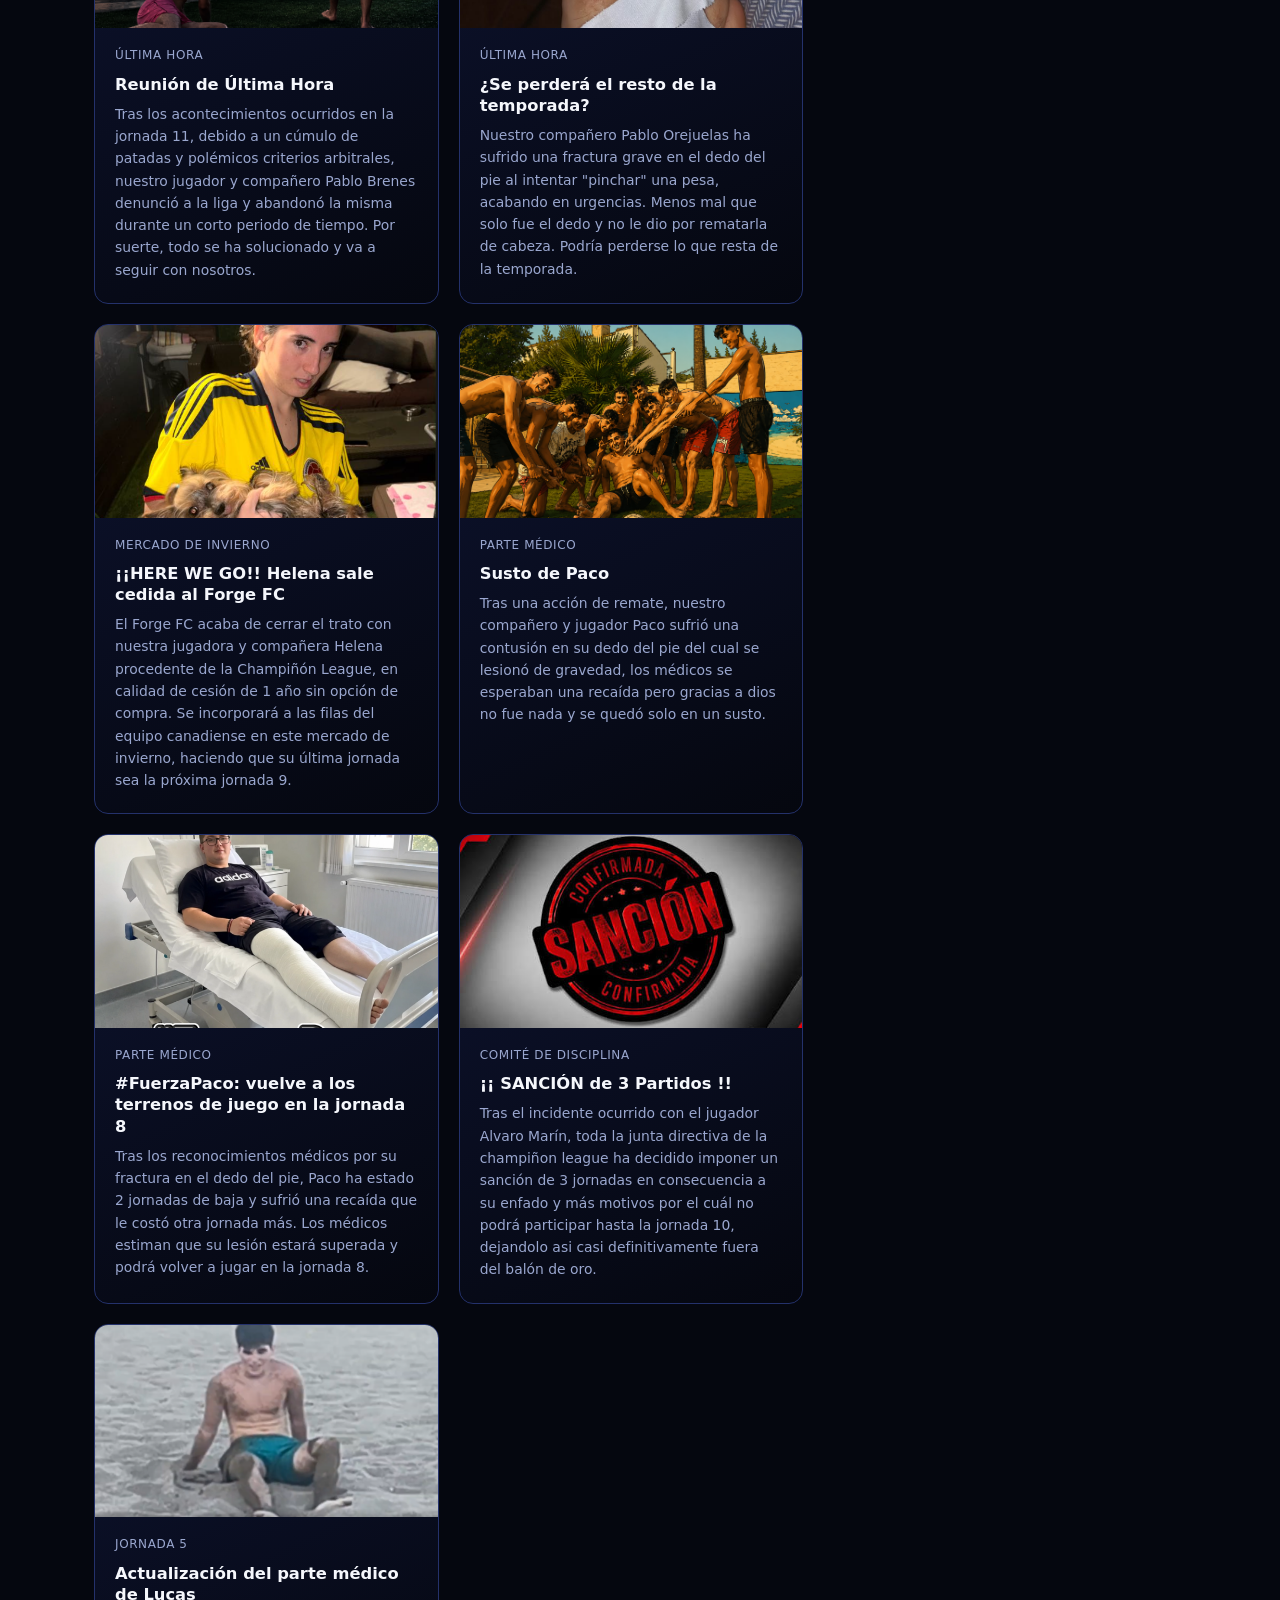
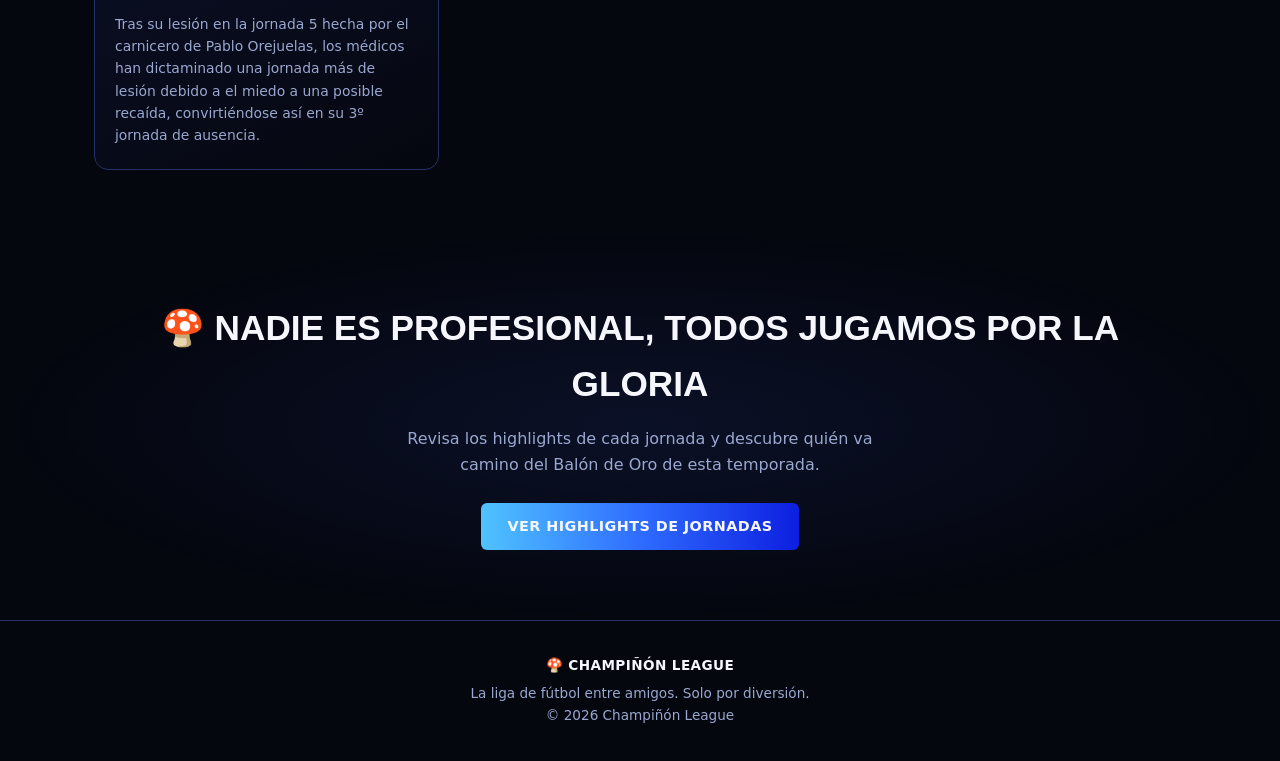
==== commit 1b1435b7: "Añadir noticia: fichaje oficial de Ismael Co-Authored-By: Claude Sonnet 5 <noreply@anthropic.com>" ====
--- a/index.html
+++ b/index.html
@@ -73,6 +73,18 @@
         </div>
 
         <div class="noticias-grid-secundarias">
+          <div class="noticia-card" data-fecha="2026-10-30">
+            <div class="noticia-img">
+              <span class="noticia-tag oro">Fichaje</span>
+              <img src="img/noticias/ismael-fichaje-oficial.png" alt="Ismael posando con la camiseta de su fichaje oficial">
+            </div>
+            <div class="noticia-body">
+              <div class="noticia-fecha">Oficial</div>
+              <h3>¡¡NUEVO FICHAJE!! Ismael ya es oficial</h3>
+              <p>El presidente de la liga, Juan Javier Tebas, anuncia el fichaje del canterano Ismael Estévez Peña, que ya jugó varias jornadas con el primer equipo. Tebas le ha hecho ficha oficial, así que a partir de la jornada 13 podrá competir al cien por cien. #IsmaYaEstáAquí</p>
+            </div>
+          </div>
+
           <div class="noticia-card" data-fecha="2026-10-03">
             <div class="noticia-img">
               <span class="noticia-tag rojo">Polémica</span>
--- a/css/style.css
+++ b/css/style.css
@@ -916,20 +916,18 @@
 .ranking-lista {
   display: flex;
   flex-direction: column;
-  gap: 8px;
-  background: var(--gris-oscuro);
-  border: 1px solid var(--gris-medio);
-  border-radius: var(--radius);
-  padding: 10px;
+  gap: 10px;
 }
 
 .ranking-fila {
+  position: relative;
   display: flex;
   align-items: center;
   gap: 14px;
-  background: var(--negro);
-  border-radius: 8px;
-  padding: 10px 14px;
+  background: linear-gradient(135deg, var(--gris-oscuro), var(--negro));
+  border: 1px solid rgba(212, 175, 55, 0.2);
+  border-radius: 10px;
+  padding: 10px 16px;
   transition: transform 0.15s ease;
 }
 
@@ -938,42 +936,32 @@
 }
 
 .ranking-fila.lider {
-  background: linear-gradient(90deg, var(--oro), var(--oro-claro));
+  background: linear-gradient(135deg, var(--oro), #b8903f);
+  border-color: var(--oro-claro);
+  box-shadow: 0 10px 26px rgba(212, 175, 55, 0.22);
 }
 
 .ranking-num {
   flex-shrink: 0;
-  width: 34px;
-  height: 34px;
-  border-radius: 7px;
-  display: flex;
-  align-items: center;
-  justify-content: center;
-  background: var(--verde-neon);
-  color: var(--blanco);
+  width: 26px;
+  text-align: center;
   font-weight: 900;
-  font-size: 1rem;
+  font-size: 1.05rem;
+  color: var(--oro-claro);
 }
 
 .ranking-fila.lider .ranking-num {
-  background: var(--azul-profundo);
-  color: var(--blanco);
+  color: var(--negro);
 }
 
 .ranking-avatar {
-  width: 42px;
-  height: 42px;
+  width: 44px;
+  height: 44px;
   border-radius: 50%;
-  background: linear-gradient(135deg, var(--verde-neon), var(--azul-profundo));
-  display: flex;
-  align-items: center;
-  justify-content: center;
-  font-weight: 800;
-  color: var(--blanco);
-  font-size: 0.85rem;
   flex-shrink: 0;
   overflow: hidden;
-  border: 2px solid var(--gris-medio);
+  border: 2px solid var(--oro);
+  background: var(--gris-oscuro);
 }
 
 .ranking-fila.lider .ranking-avatar {
@@ -984,6 +972,14 @@
   width: 100%;
   height: 100%;
   object-fit: cover;
+  display: block;
+}
+
+.ranking-bandera {
+  flex-shrink: 0;
+  width: 15px;
+  height: auto;
+  border-radius: 2px;
   display: block;
 }
 
@@ -1006,28 +1002,39 @@
 
 .ranking-mvp-wrap {
   flex-shrink: 0;
-  min-width: 44px;
-  text-align: center;
-  padding: 6px 14px;
-  border-radius: 8px;
-  background: var(--oro);
-  border: 1px solid rgba(0, 0, 0, 0.15);
+  display: flex;
+  align-items: center;
+  justify-content: center;
+  gap: 8px;
+  min-width: 92px;
+  padding: 10px 18px;
+  border-radius: 10px;
+  background: rgba(212, 175, 55, 0.12);
+  border: 1px solid rgba(212, 175, 55, 0.3);
 }
 
 .ranking-fila.lider .ranking-mvp-wrap {
-  background: var(--negro);
+  background: rgba(5, 7, 15, 0.15);
+  border-color: rgba(5, 7, 15, 0.25);
+}
+
+.ranking-trofeo {
+  font-size: 1.3rem;
+  line-height: 1;
 }
 
 .ranking-mvp {
   display: block;
   font-weight: 900;
-  font-size: 1.05rem;
+  font-size: 1.5rem;
+  color: var(--oro);
+  line-height: 1;
+  min-width: 24px;
+  text-align: right;
+}
+
+.ranking-fila.lider .ranking-mvp {
   color: var(--negro);
-  line-height: 1;
-}
-
-.ranking-fila.lider .ranking-mvp {
-  color: var(--oro-claro);
 }
 
 .ranking-mvp-label {
@@ -1277,32 +1284,38 @@
   }
 
   .ranking-fila {
-    gap: 12px;
-    padding: 14px 16px;
+    gap: 10px;
+    padding: 10px 12px;
   }
 
   .ranking-avatar {
-    width: 34px;
-    height: 34px;
-    font-size: 0.72rem;
+    width: 36px;
+    height: 36px;
   }
 
   .ranking-num {
-    width: 28px;
-    height: 28px;
+    width: 20px;
     font-size: 0.85rem;
   }
 
+  .ranking-bandera {
+    width: 13px;
+  }
+
   .ranking-nombre {
-    font-size: 0.82rem;
+    font-size: 0.78rem;
+  }
+
+  .ranking-mvp-wrap {
+    min-width: 56px;
+    padding: 7px 12px;
   }
 
   .ranking-mvp {
-    font-size: 0.9rem;
-  }
-
-  .ranking-mvp-wrap {
-    min-width: 34px;
-    padding: 5px 10px;
-  }
-}
+    font-size: 1.1rem;
+  }
+
+  .ranking-trofeo {
+    font-size: 1.05rem;
+  }
+}
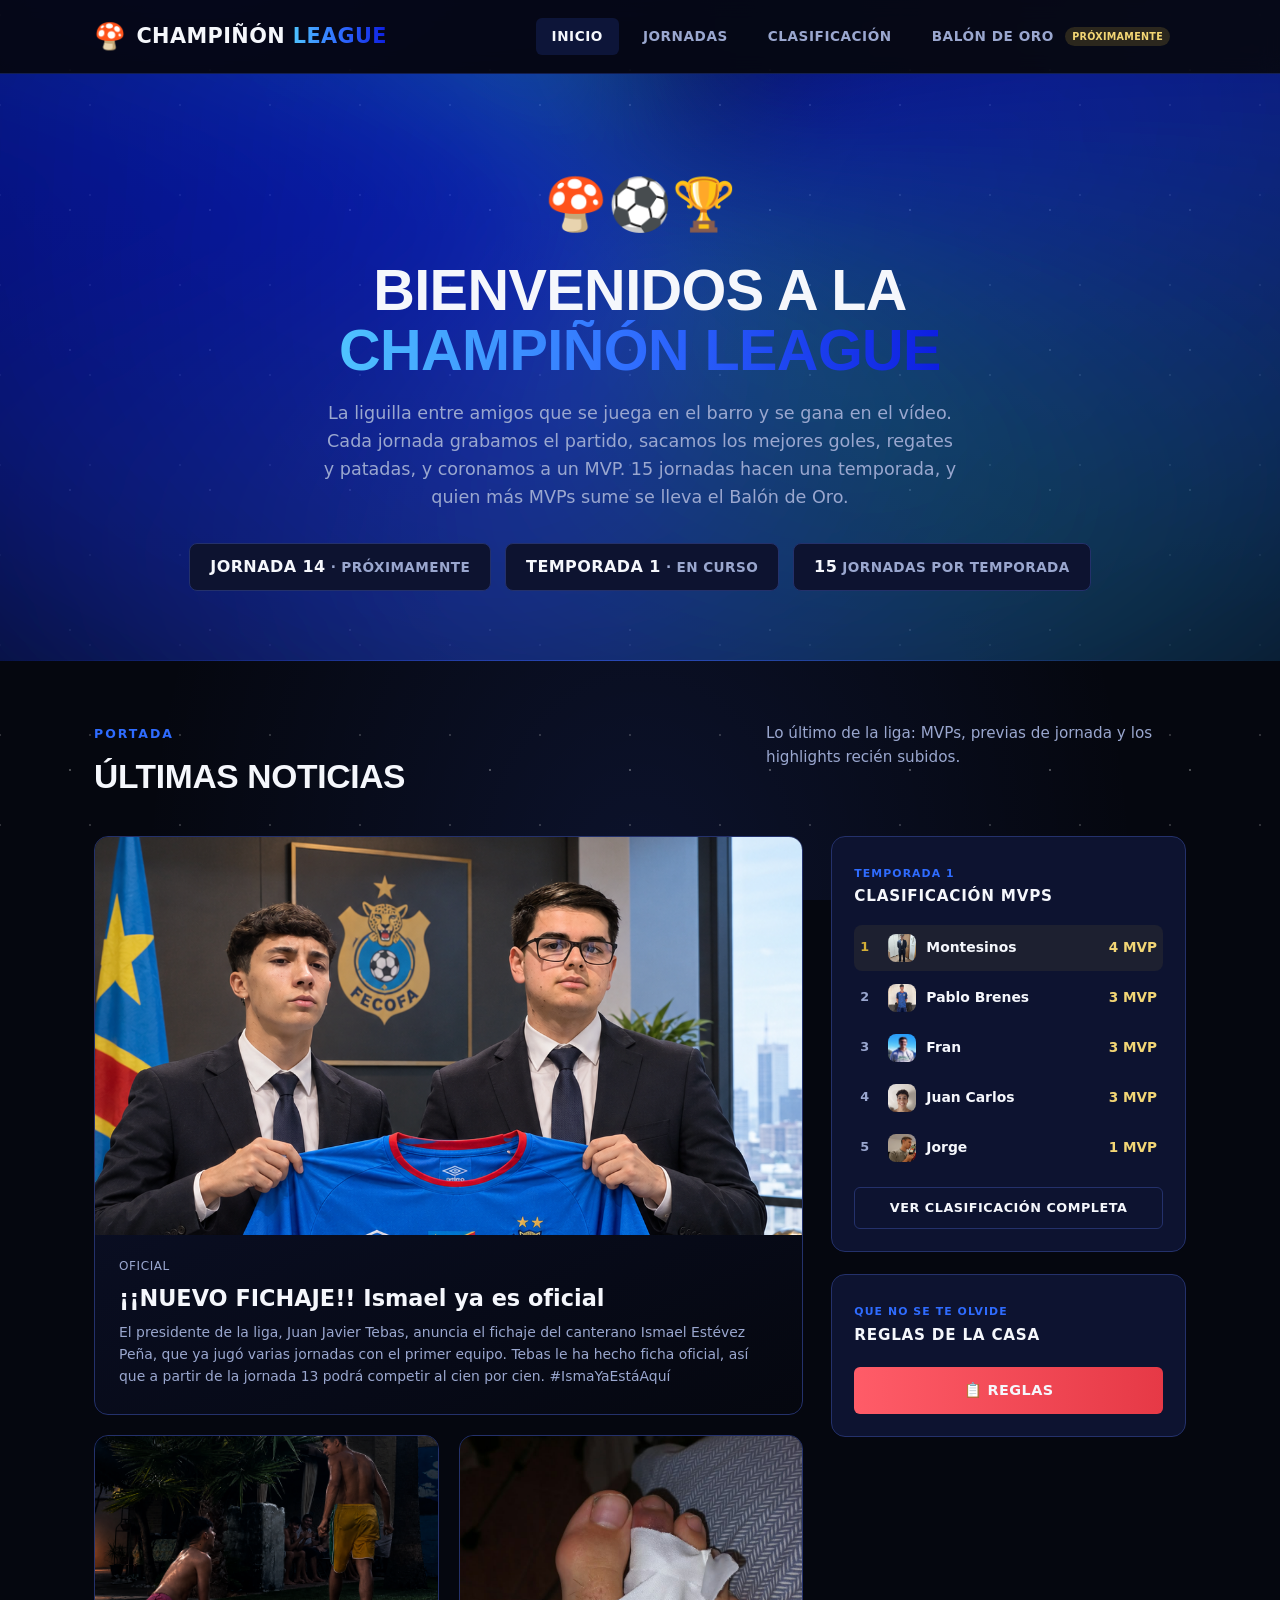
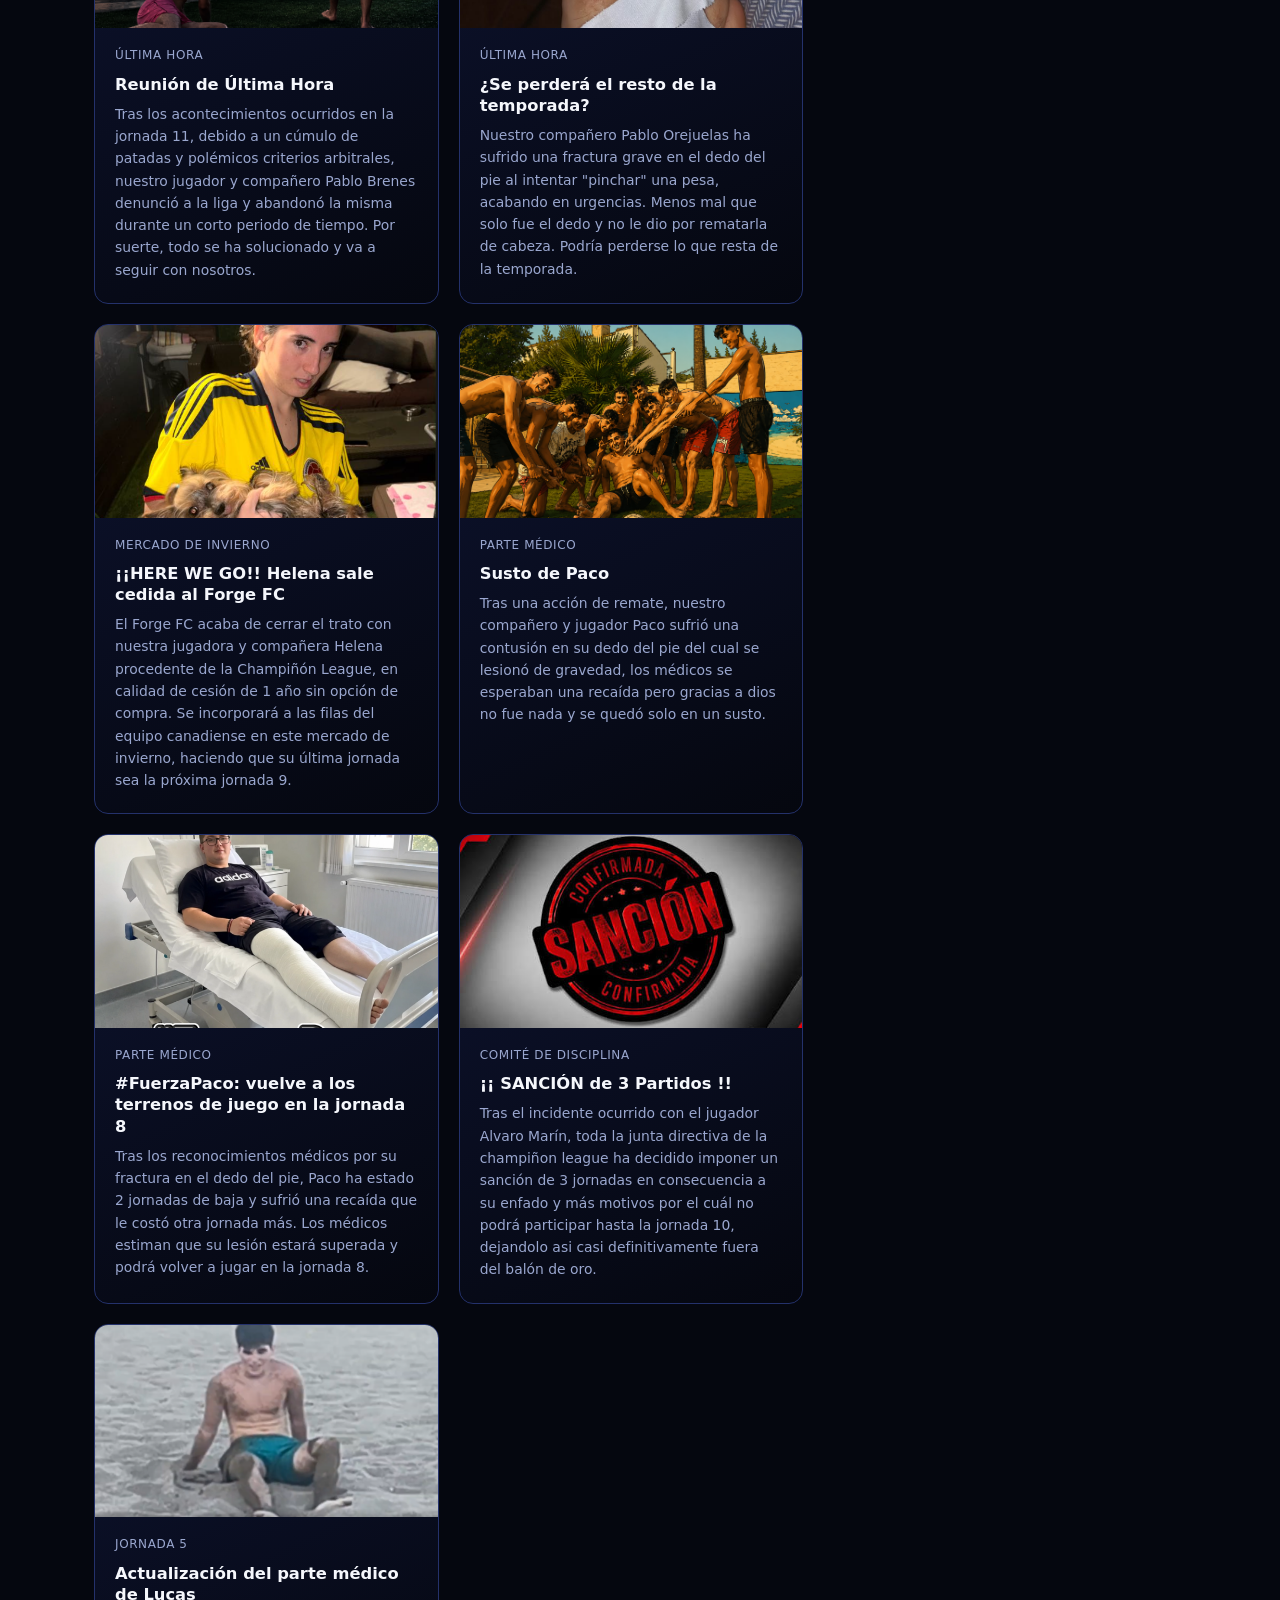
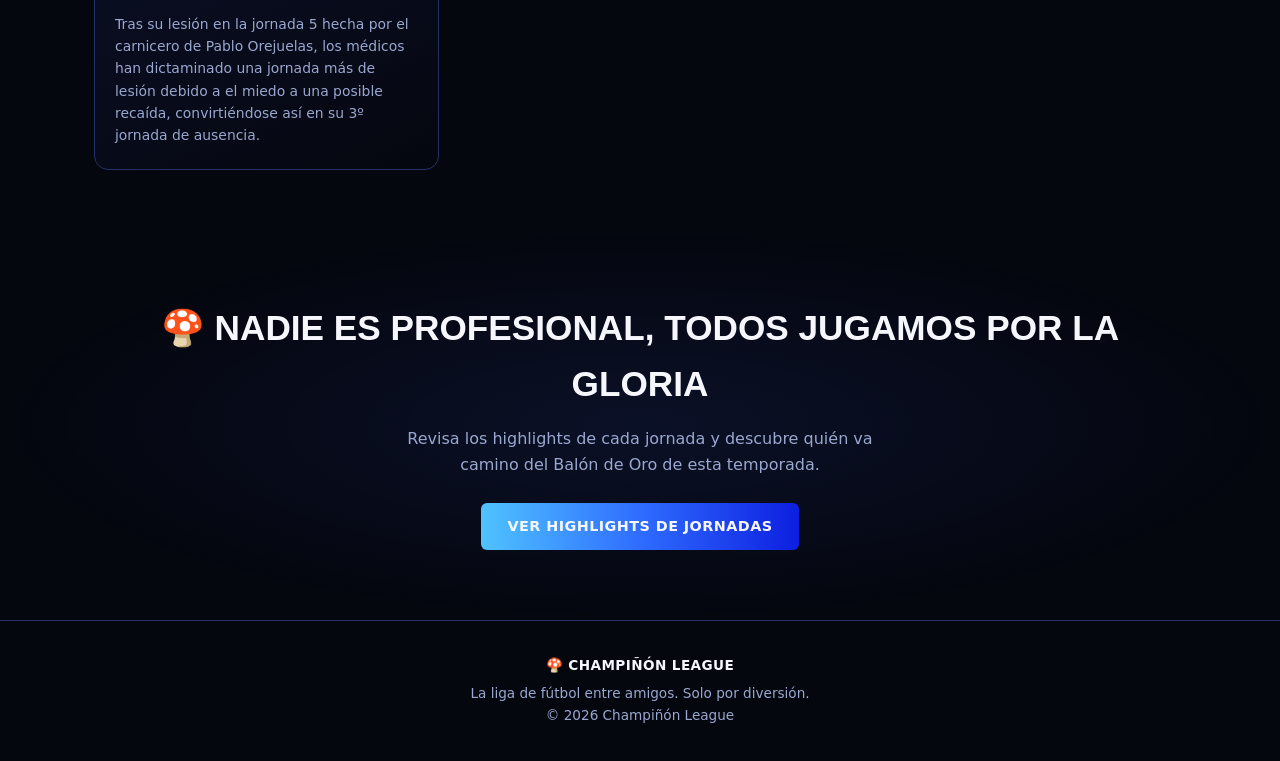
==== commit 740d48af: "Jornada 14: MVP Juan Carlos (sube a 3); ajustar tamaño de banderas y encuadre de foto de noticia Co-" ====
--- a/index.html
+++ b/index.html
@@ -191,7 +191,7 @@
               <span class="mini-pos">4</span>
               <span class="avatar"><img src="img/jugadores/juan-carlos.jpeg" alt="Juan Carlos"></span>
               <span class="mini-nombre">Juan Carlos</span>
-              <span class="mini-mvp">2 MVP</span>
+              <span class="mini-mvp">3 MVP</span>
             </div>
             <div class="mini-fila">
               <span class="mini-pos">5</span>
--- a/css/style.css
+++ b/css/style.css
@@ -568,6 +568,10 @@
   object-fit: cover;
 }
 
+.noticia-img img[src*="ismael-fichaje-oficial"] {
+  object-position: center 12%;
+}
+
 .noticia-card.destacada .noticia-img {
   font-size: 3.4rem;
 }
@@ -977,7 +981,7 @@
 
 .ranking-bandera {
   flex-shrink: 0;
-  width: 15px;
+  width: 18px;
   height: auto;
   border-radius: 2px;
   display: block;
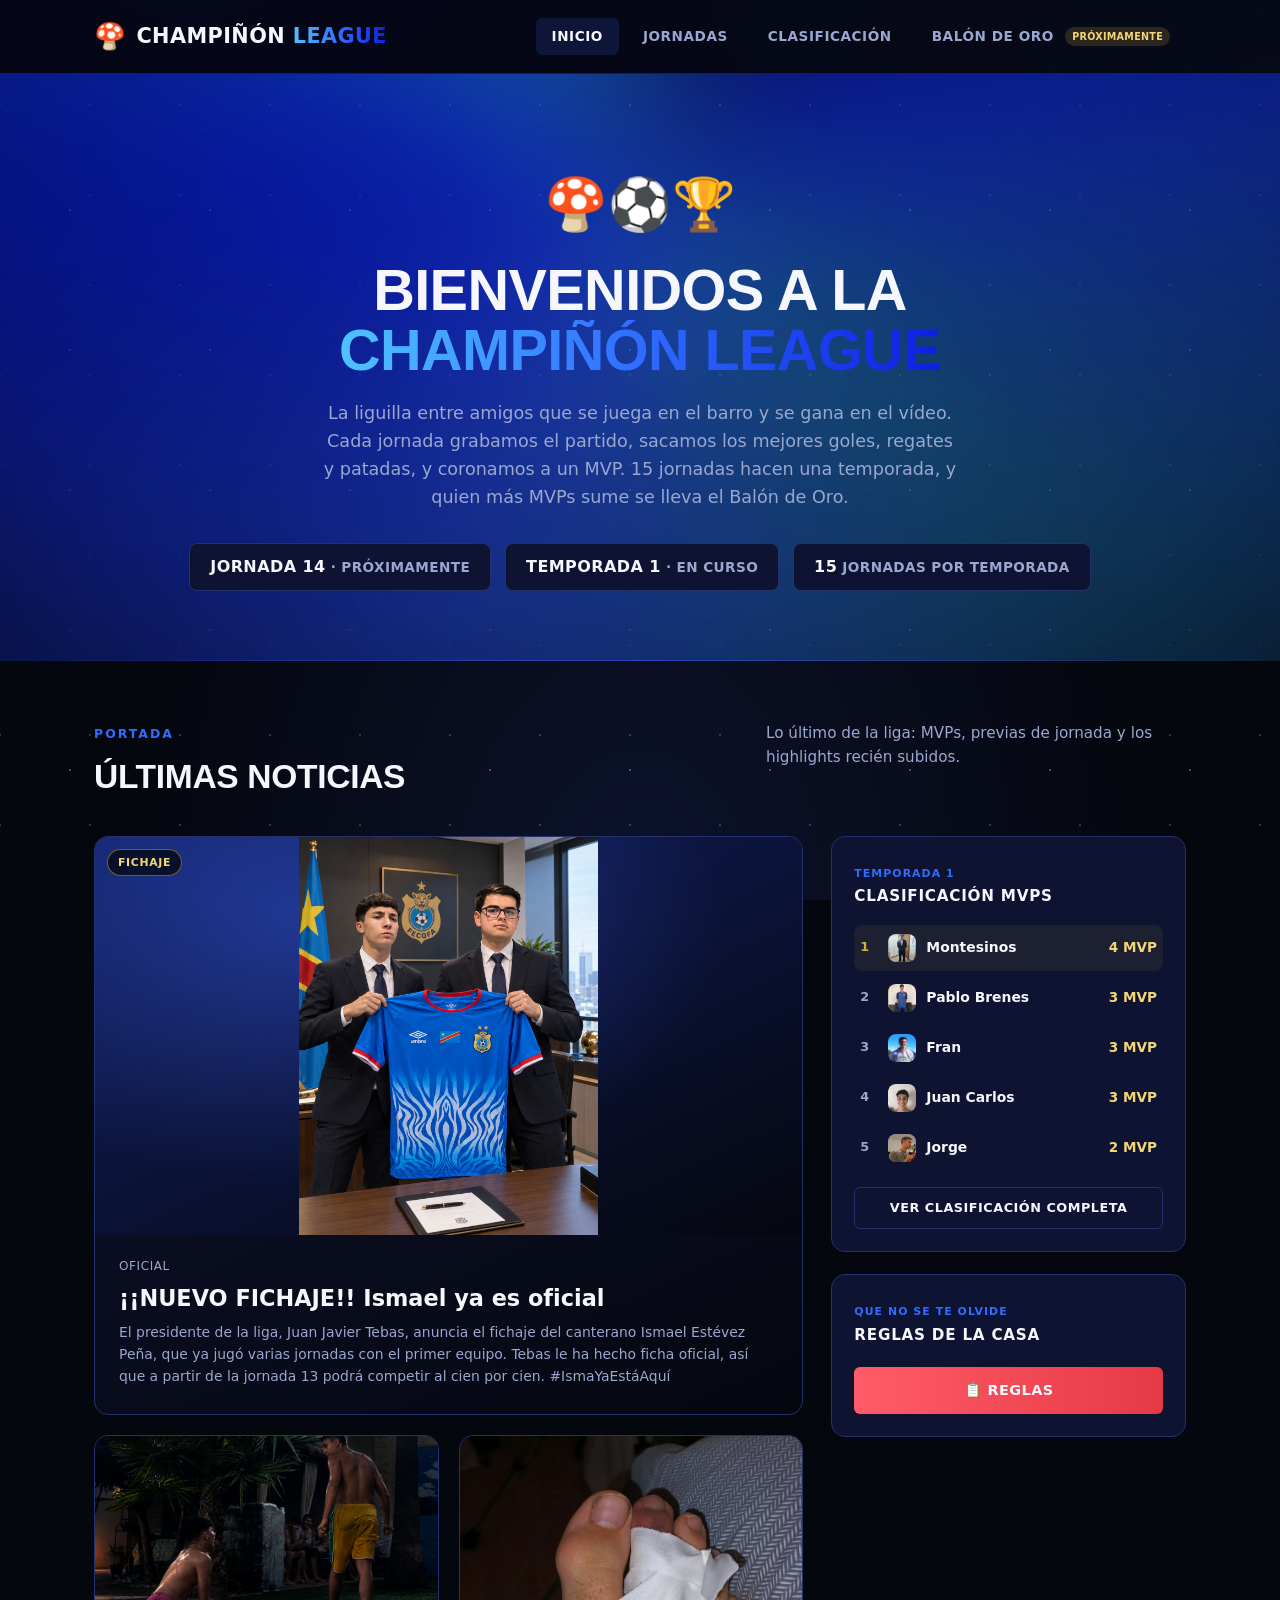
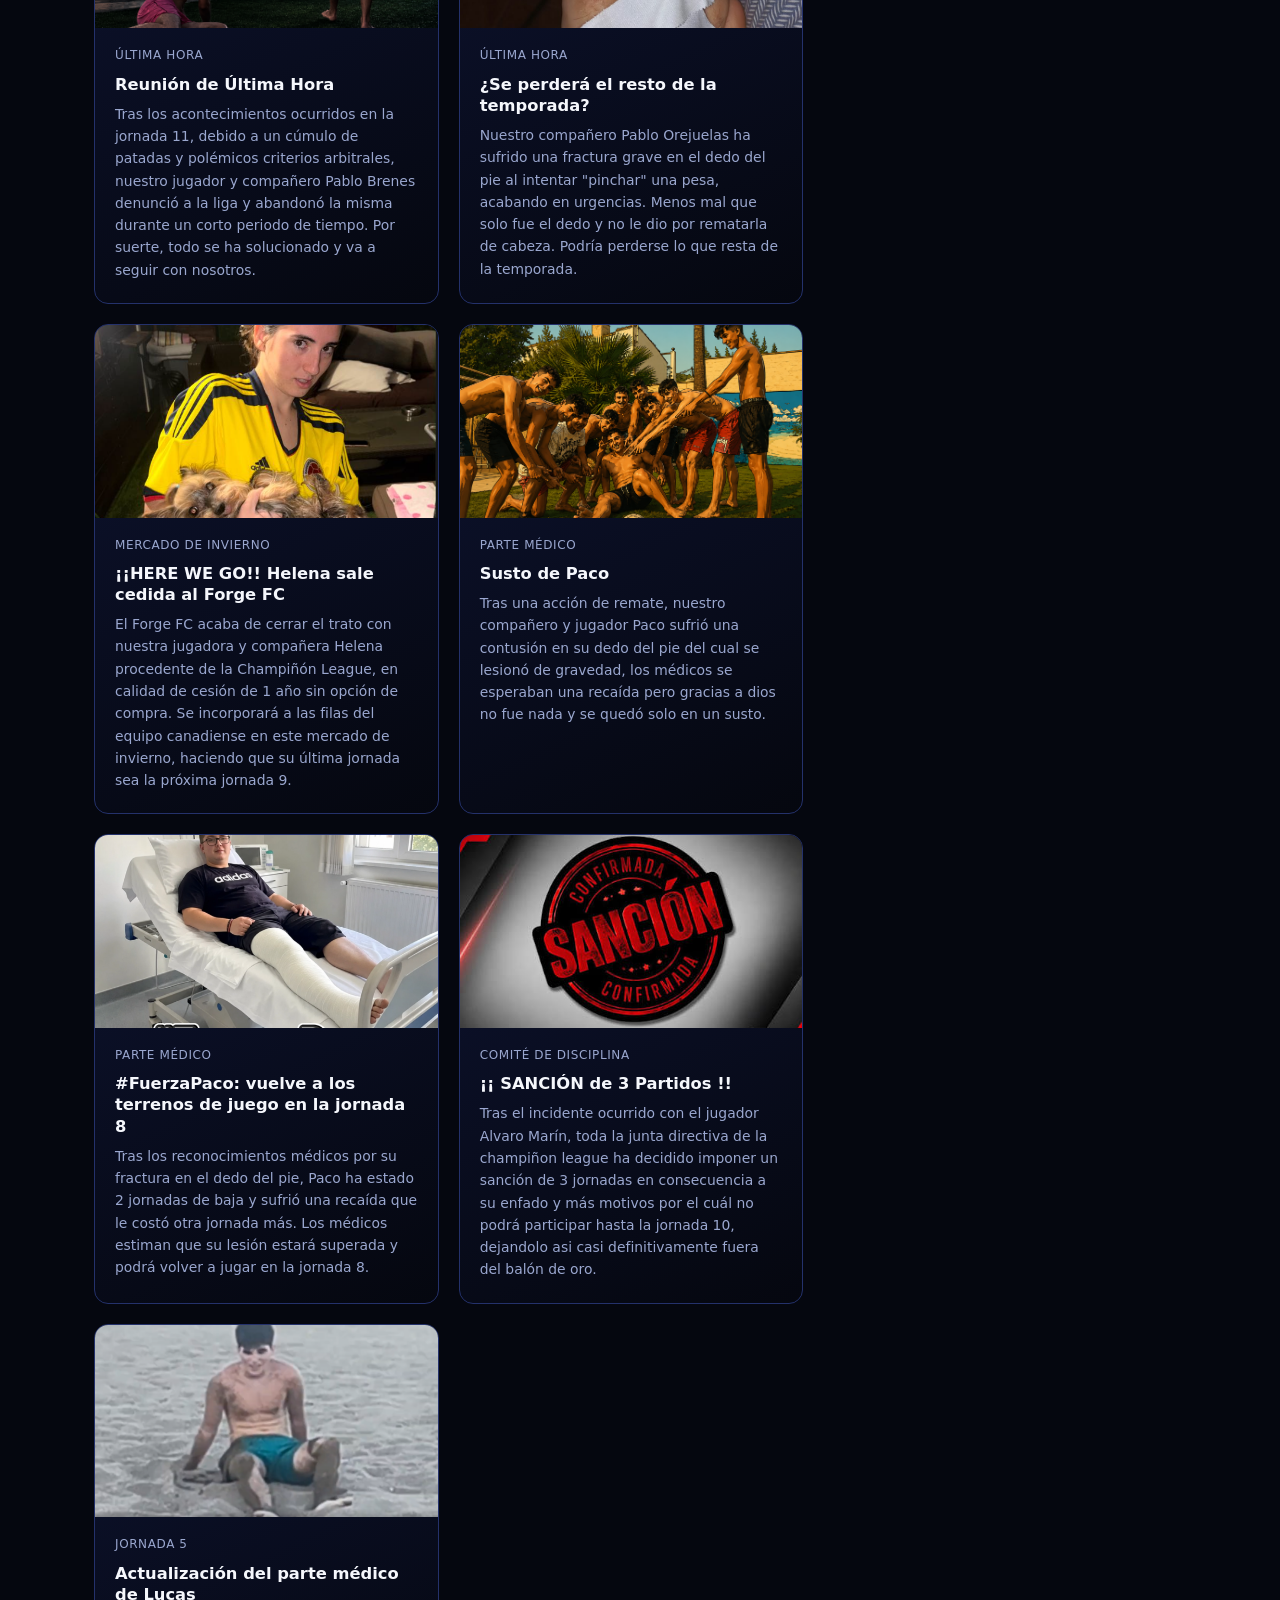
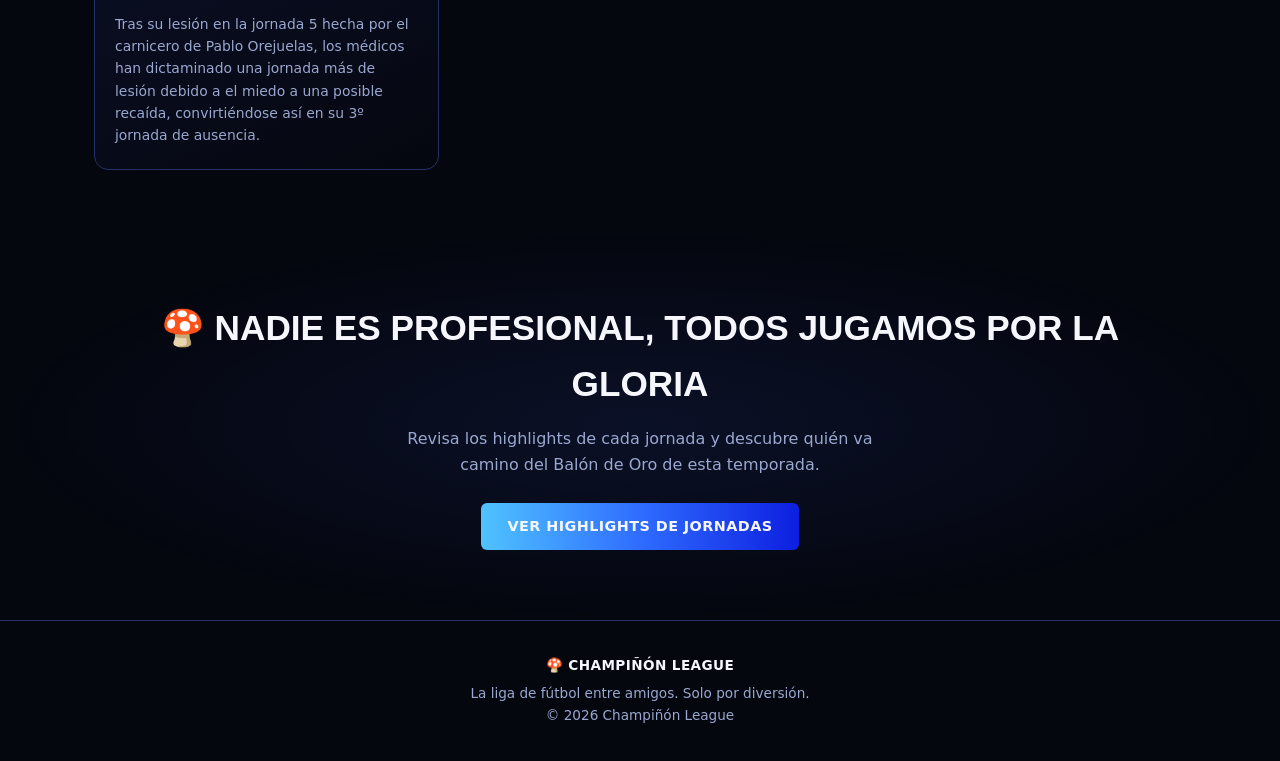
==== commit 485f220b: "Añadir portada de jornada 14 y nueva jornada 15 jugada (MVP Jorge, lesión Juan Carlos) Co-Authored-B" ====
--- a/index.html
+++ b/index.html
@@ -197,7 +197,7 @@
               <span class="mini-pos">5</span>
               <span class="avatar"><img src="img/jugadores/jorge.png" alt="Jorge"></span>
               <span class="mini-nombre">Jorge</span>
-              <span class="mini-mvp">1 MVP</span>
+              <span class="mini-mvp">2 MVP</span>
             </div>
           </div>
           <a href="clasificacion.html" class="widget-link">Ver clasificación completa</a>
--- a/css/style.css
+++ b/css/style.css
@@ -569,7 +569,7 @@
 }
 
 .noticia-img img[src*="ismael-fichaje-oficial"] {
-  object-position: center 12%;
+  object-fit: contain;
 }
 
 .noticia-card.destacada .noticia-img {
@@ -981,7 +981,7 @@
 
 .ranking-bandera {
   flex-shrink: 0;
-  width: 18px;
+  width: 26px;
   height: auto;
   border-radius: 2px;
   display: block;
@@ -1052,6 +1052,154 @@
   margin-top: 18px;
   color: var(--texto-suave);
   font-size: 0.82rem;
+}
+
+/* ---------- Acordeón de temporadas (clasificación) ---------- */
+
+.temporadas-acordeon {
+  display: flex;
+  flex-direction: column;
+  gap: 14px;
+}
+
+.temporada-bloque {
+  background: linear-gradient(155deg, var(--gris-oscuro), var(--negro));
+  border: 1px solid var(--gris-medio);
+  border-radius: var(--radius);
+  overflow: hidden;
+}
+
+.temporada-toggle {
+  all: unset;
+  box-sizing: border-box;
+  display: flex;
+  align-items: center;
+  justify-content: space-between;
+  gap: 16px;
+  width: 100%;
+  padding: 20px 24px;
+  cursor: pointer;
+}
+
+.temporada-toggle:hover {
+  background: rgba(63, 102, 255, 0.07);
+}
+
+.temporada-toggle .eyebrow {
+  display: inline-block;
+  font-size: 0.72rem;
+  font-weight: 800;
+  text-transform: uppercase;
+  letter-spacing: 0.08em;
+  color: var(--verde-neon);
+  margin-bottom: 6px;
+}
+
+.temporada-toggle .eyebrow.dorado {
+  color: var(--oro-claro);
+  background: rgba(212, 175, 55, 0.14);
+  border: 1px solid rgba(212, 175, 55, 0.4);
+  padding: 4px 10px;
+  border-radius: 999px;
+  letter-spacing: 0.05em;
+}
+
+.temporada-toggle h3 {
+  margin: 2px 0 0;
+  font-size: 1.15rem;
+  text-transform: uppercase;
+  letter-spacing: 0.02em;
+}
+
+.temporada-toggle .flecha {
+  flex-shrink: 0;
+  font-size: 1.2rem;
+  color: var(--verde-neon);
+  transition: transform 0.25s ease;
+}
+
+.temporada-toggle.abierto .flecha {
+  transform: rotate(180deg);
+}
+
+.temporada-panel {
+  max-height: 0;
+  overflow: hidden;
+  padding: 0 24px;
+  transition: max-height 0.35s ease, padding 0.35s ease;
+}
+
+.temporada-panel.abierto {
+  max-height: 6000px;
+  padding: 0 24px 28px;
+}
+
+.temporada-vacio {
+  color: var(--texto-suave);
+  font-size: 0.9rem;
+  padding-bottom: 24px;
+}
+
+.temporada-intro {
+  color: var(--texto-suave);
+  font-size: 0.9rem;
+  margin-bottom: 16px;
+}
+
+.premios-seccion {
+  margin-top: 36px;
+}
+
+.premios-grid {
+  display: grid;
+  grid-template-columns: repeat(3, 1fr);
+  gap: 18px;
+}
+
+.premio-card {
+  background: linear-gradient(155deg, var(--negro), var(--gris-oscuro));
+  border: 1px solid rgba(212, 175, 55, 0.25);
+  border-radius: var(--radius);
+  padding: 16px;
+  text-align: center;
+}
+
+.premio-foto {
+  aspect-ratio: 3 / 4;
+  border-radius: 10px;
+  margin-bottom: 14px;
+  background: linear-gradient(155deg, var(--gris-oscuro), var(--negro));
+  border: 1.5px dashed rgba(212, 175, 55, 0.35);
+  display: flex;
+  align-items: center;
+  justify-content: center;
+}
+
+.premio-foto svg {
+  width: 30%;
+  height: 30%;
+  color: rgba(212, 175, 55, 0.5);
+}
+
+.premio-card h4 {
+  margin: 0;
+  font-size: 0.9rem;
+  text-transform: uppercase;
+  letter-spacing: 0.02em;
+}
+
+@media (max-width: 700px) {
+  .premios-grid {
+    grid-template-columns: 1fr;
+  }
+
+  .temporada-toggle {
+    padding: 16px 18px;
+  }
+
+  .temporada-panel.abierto {
+    padding: 0 18px 22px;
+  }
 }
 
 /* ---------- Balón de Oro ---------- */
@@ -1303,7 +1451,7 @@
   }
 
   .ranking-bandera {
-    width: 13px;
+    width: 19px;
   }
 
   .ranking-nombre {
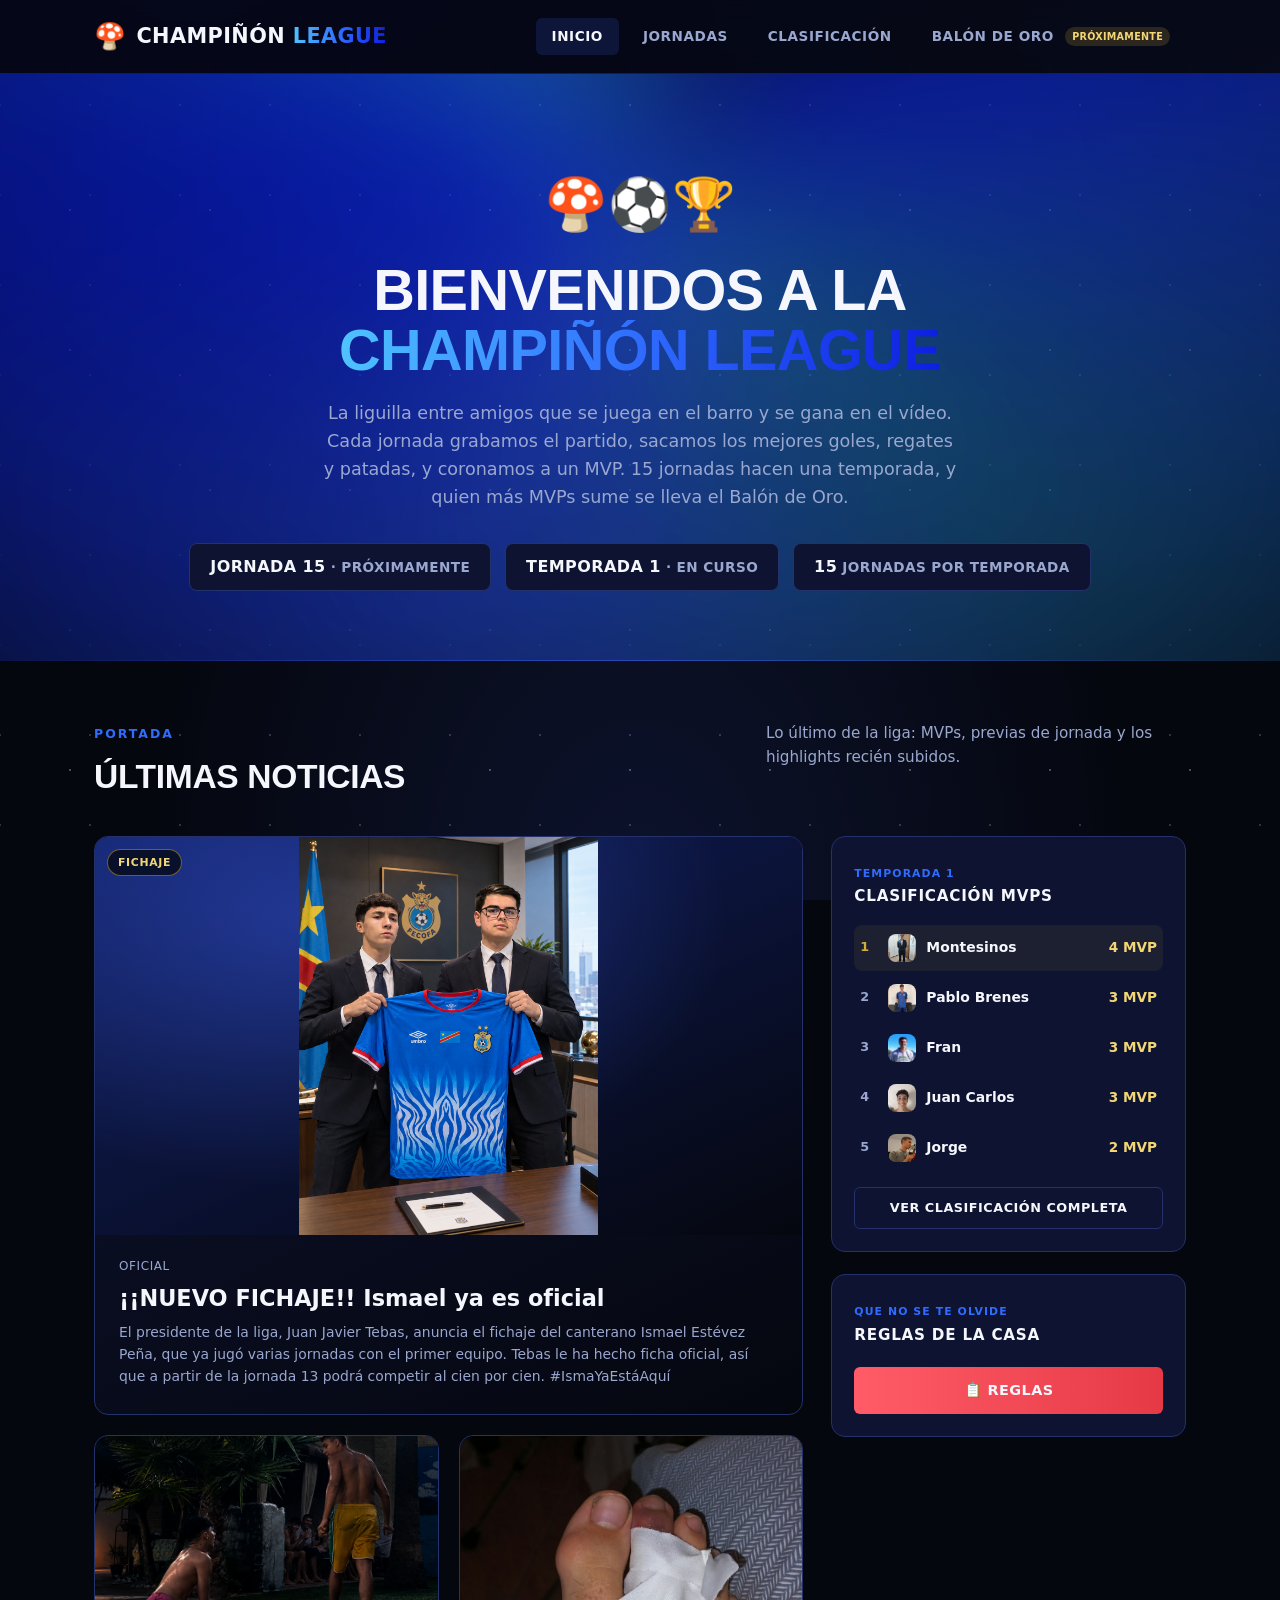
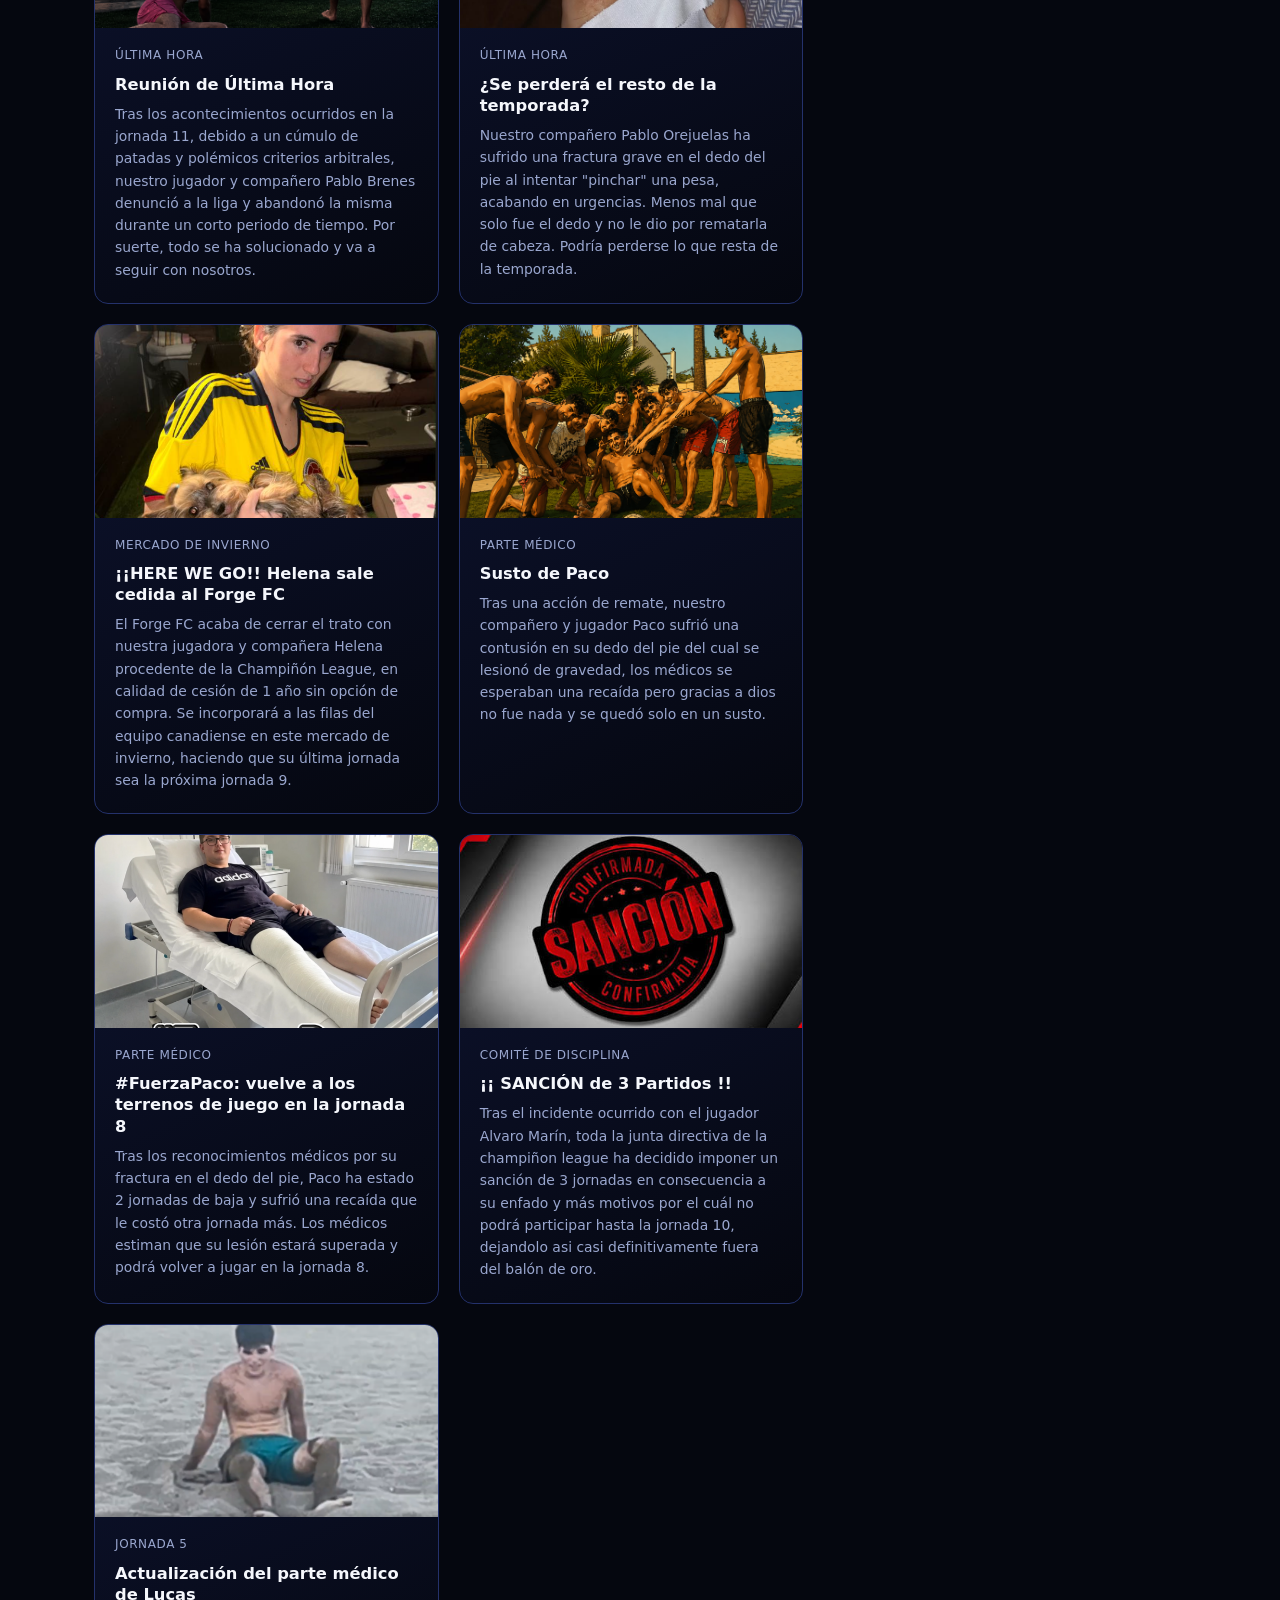
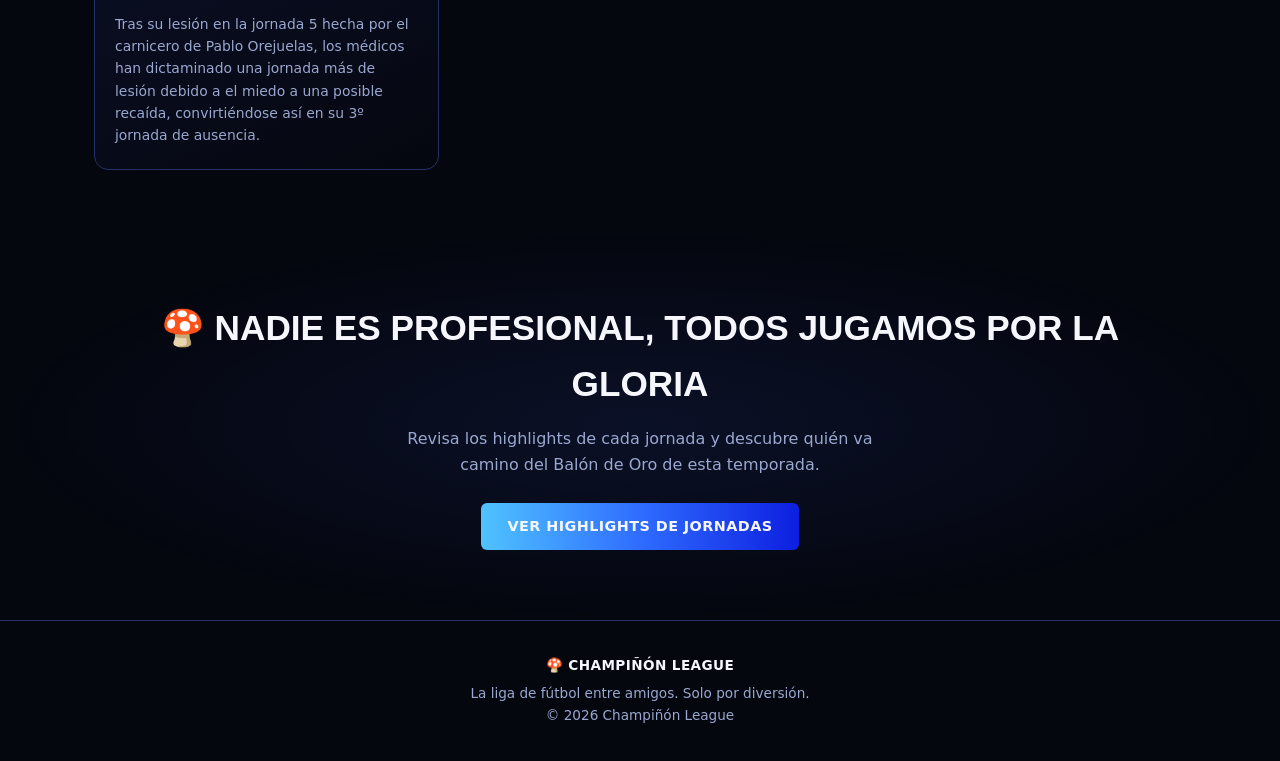
==== commit cb4797c0: "Conectar vídeo de highlights de la jornada 14; avanzar progreso a la última jornada Co-Authored-By: " ====
--- a/index.html
+++ b/index.html
@@ -39,7 +39,7 @@
       más MVPs sume se lleva el Balón de Oro.
     </p>
     <div class="hero-stats">
-      <div class="stat-chip"><strong>Jornada 14</strong> · próximamente</div>
+      <div class="stat-chip"><strong>Jornada 15</strong> · próximamente</div>
       <div class="stat-chip"><strong>Temporada 1</strong> · en curso</div>
       <div class="stat-chip"><strong>15</strong> jornadas por temporada</div>
     </div>
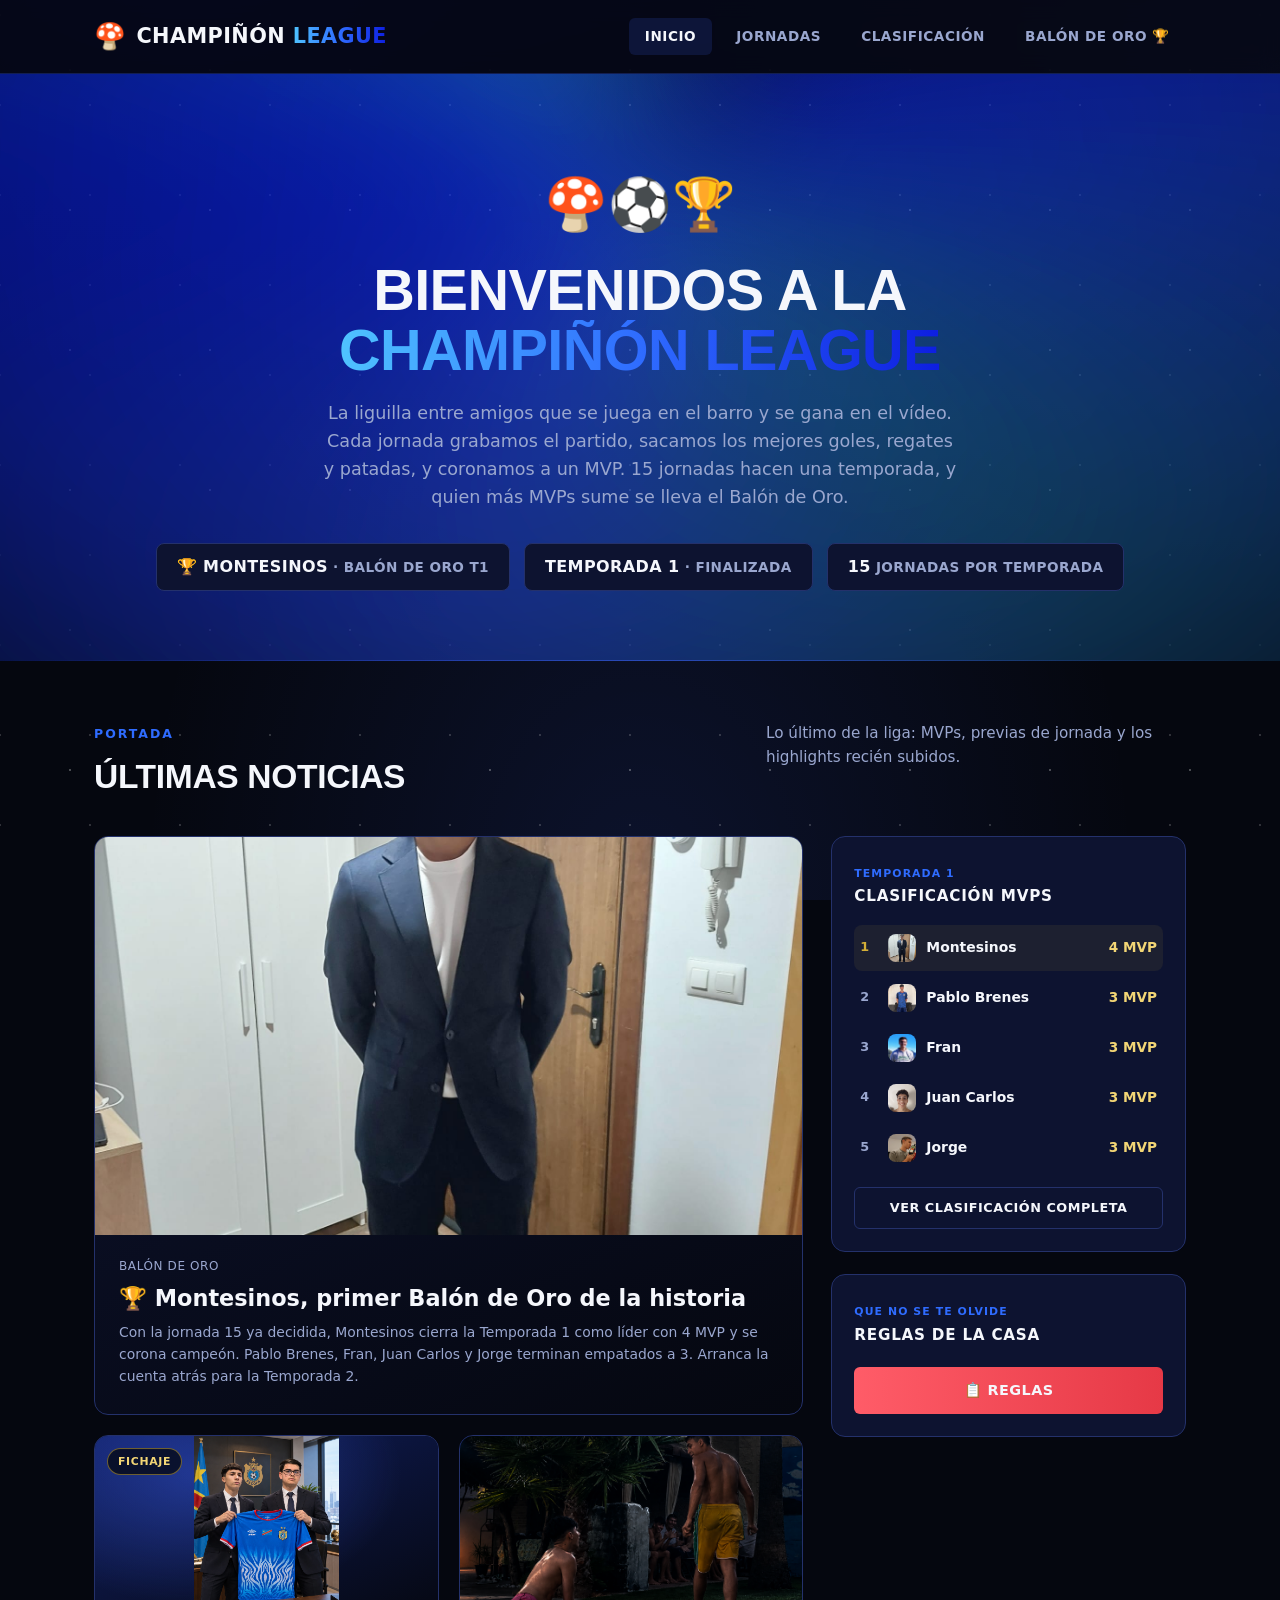
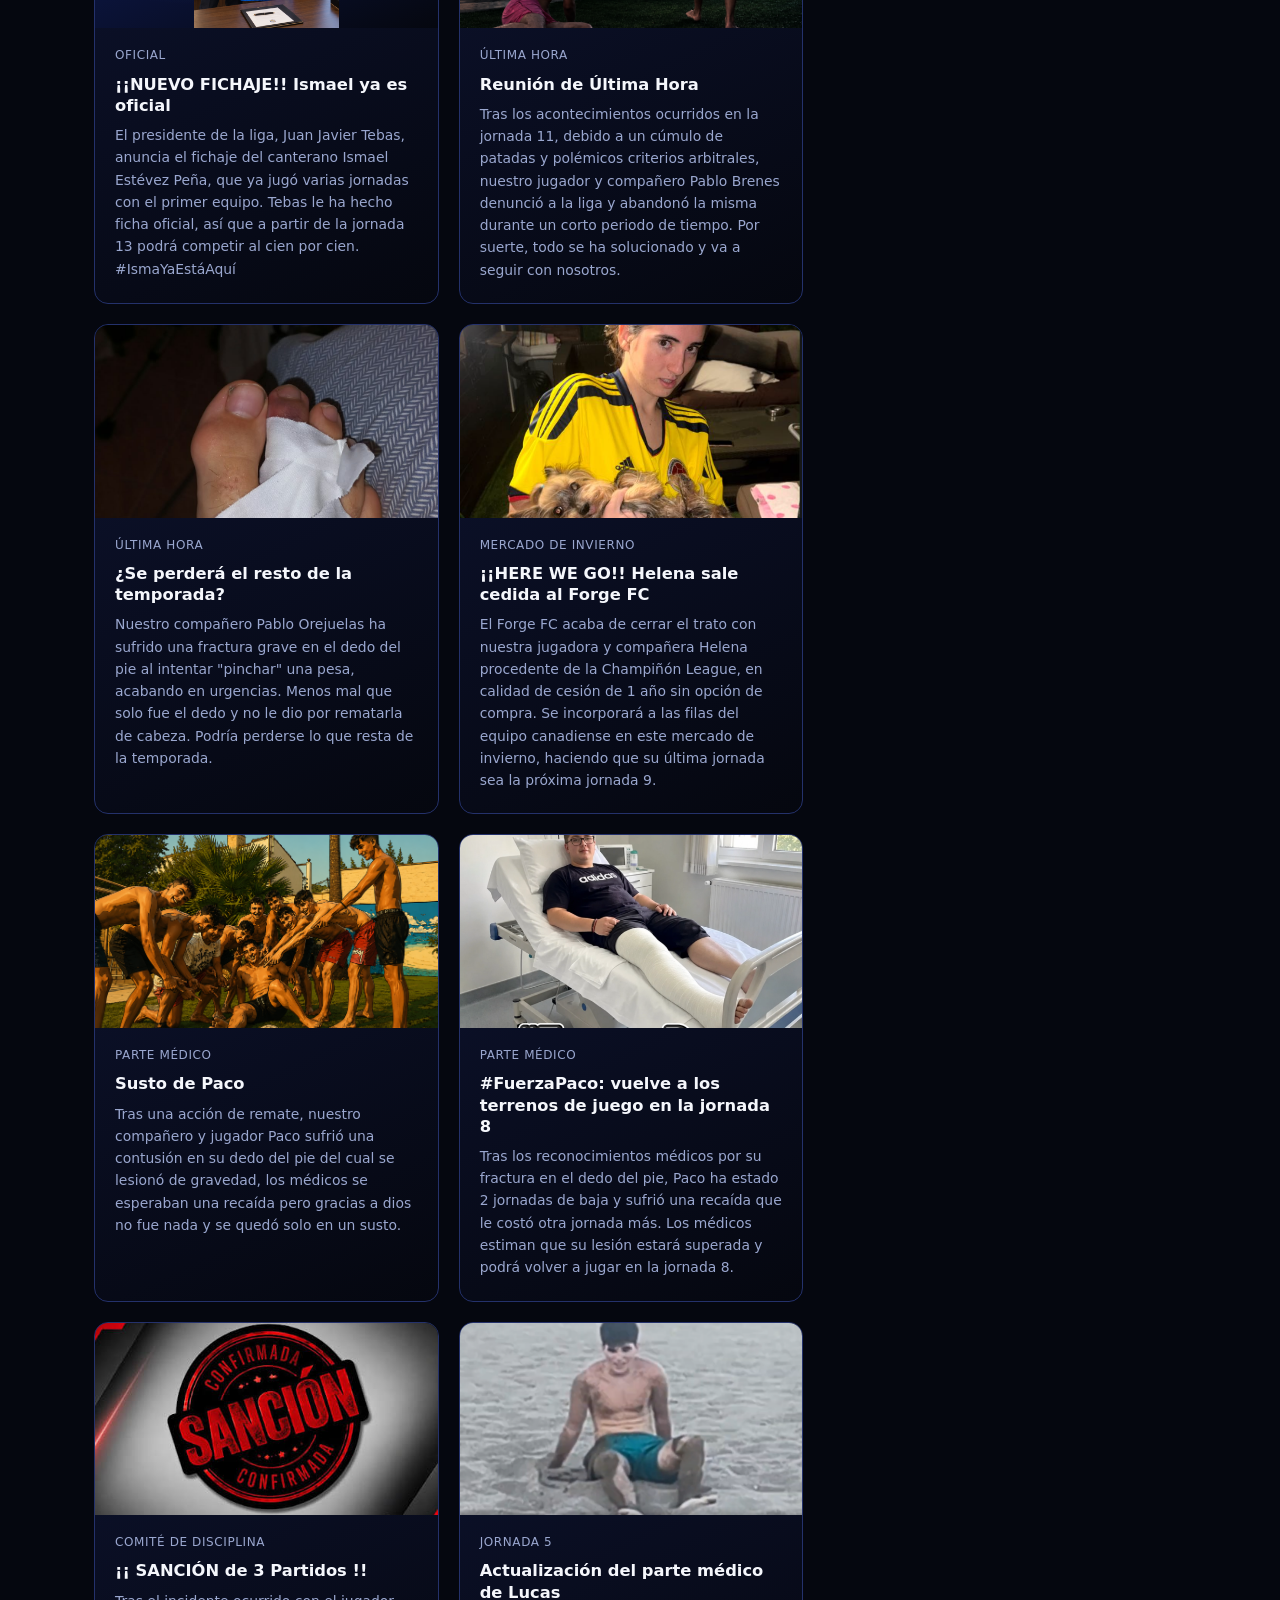
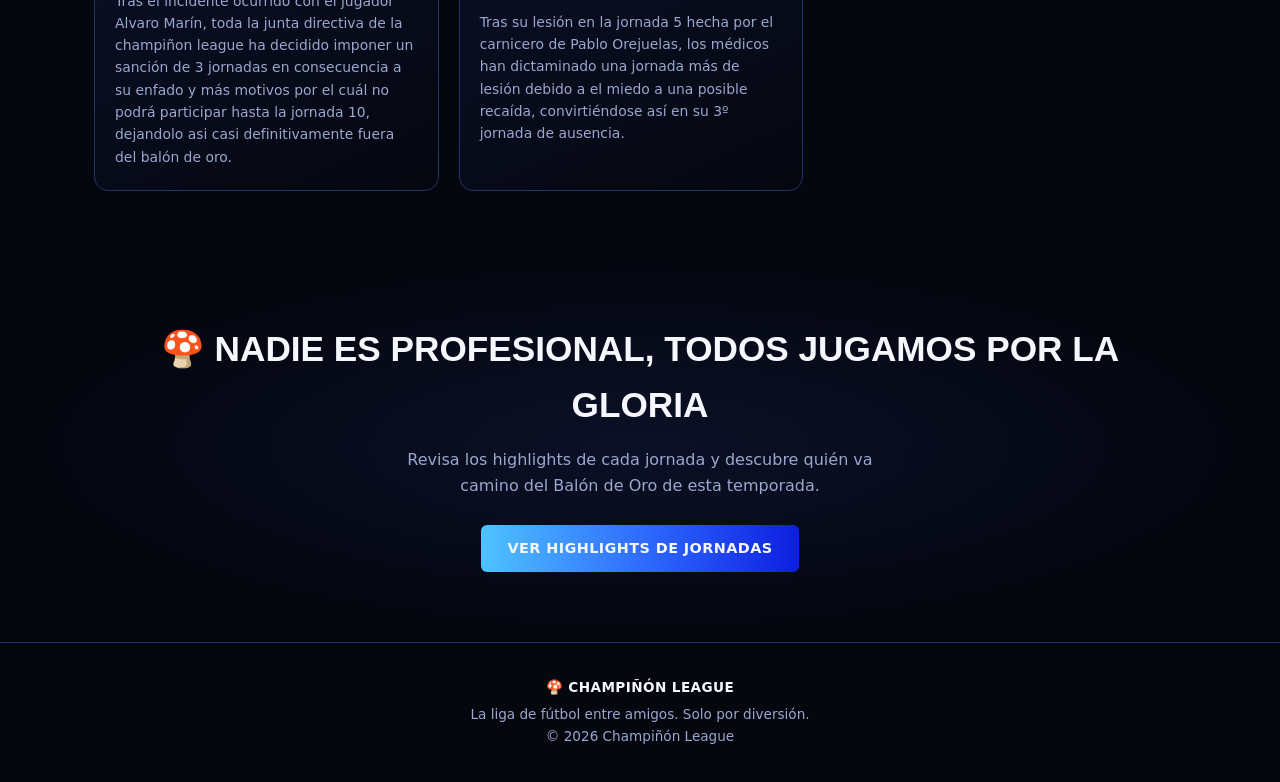
==== commit b53cb633: "Cerrar la Temporada 1: MVP de Jorge en jornada 15, Montesinos campeón del Balón de Oro Co-Authored-B" ====
--- a/index.html
+++ b/index.html
@@ -22,7 +22,7 @@
       <a href="index.html" class="activo">Inicio</a>
       <a href="jornadas.html">Jornadas</a>
       <a href="clasificacion.html">Clasificación</a>
-      <a href="balon-de-oro.html">Balón de Oro <span class="badge-proximamente">Próximamente</span></a>
+      <a href="balon-de-oro.html">Balón de Oro 🏆</a>
     </div>
   </nav>
 </header>
@@ -39,8 +39,8 @@
       más MVPs sume se lleva el Balón de Oro.
     </p>
     <div class="hero-stats">
-      <div class="stat-chip"><strong>Jornada 15</strong> · próximamente</div>
-      <div class="stat-chip"><strong>Temporada 1</strong> · en curso</div>
+      <div class="stat-chip"><strong>🏆 Montesinos</strong> · Balón de Oro T1</div>
+      <div class="stat-chip"><strong>Temporada 1</strong> · finalizada</div>
       <div class="stat-chip"><strong>15</strong> jornadas por temporada</div>
     </div>
   </div>
@@ -73,6 +73,18 @@
         </div>
 
         <div class="noticias-grid-secundarias">
+          <div class="noticia-card" data-fecha="2026-11-10">
+            <div class="noticia-img">
+              <span class="noticia-tag oro">Campeón</span>
+              <img src="img/jugadores/montesinos.jpg" alt="Montesinos, campeón de la Temporada 1">
+            </div>
+            <div class="noticia-body">
+              <div class="noticia-fecha">Balón de Oro</div>
+              <h3>🏆 Montesinos, primer Balón de Oro de la historia</h3>
+              <p>Con la jornada 15 ya decidida, Montesinos cierra la Temporada 1 como líder con 4 MVP y se corona campeón. Pablo Brenes, Fran, Juan Carlos y Jorge terminan empatados a 3. Arranca la cuenta atrás para la Temporada 2.</p>
+            </div>
+          </div>
+
           <div class="noticia-card" data-fecha="2026-10-30">
             <div class="noticia-img">
               <span class="noticia-tag oro">Fichaje</span>
@@ -197,7 +209,7 @@
               <span class="mini-pos">5</span>
               <span class="avatar"><img src="img/jugadores/jorge.png" alt="Jorge"></span>
               <span class="mini-nombre">Jorge</span>
-              <span class="mini-mvp">2 MVP</span>
+              <span class="mini-mvp">3 MVP</span>
             </div>
           </div>
           <a href="clasificacion.html" class="widget-link">Ver clasificación completa</a>
--- a/css/style.css
+++ b/css/style.css
@@ -16,6 +16,8 @@
   --blanco: #f5f7fc;
   --texto-suave: #9aa7cf;
   --rojo-tarjeta: #e63946;
+  --naranja: #ff7a1a;
+  --naranja-claro: #ffb366;
   --radius: 14px;
   --sombra: 0 10px 30px rgba(0, 0, 0, 0.45);
 }
@@ -359,6 +361,58 @@
   box-shadow: 0 12px 30px rgba(63, 102, 255, 0.12);
 }
 
+.jornada-card.especial {
+  background: linear-gradient(155deg, rgba(255, 122, 26, 0.2), var(--gris-oscuro) 48%, var(--negro));
+  border-color: rgba(255, 150, 60, 0.4);
+}
+
+.jornada-card.especial:hover {
+  border-color: rgba(255, 150, 60, 0.65);
+  box-shadow: 0 12px 30px rgba(255, 122, 26, 0.18);
+}
+
+.jornada-card.especial .jornada-numero {
+  background: rgba(255, 122, 26, 0.2);
+  color: var(--naranja-claro);
+}
+
+.decor-halloween {
+  position: absolute;
+  line-height: 1;
+  font-size: 2rem;
+  filter: drop-shadow(0 4px 8px rgba(0, 0, 0, 0.6));
+  pointer-events: none;
+  z-index: 3;
+}
+
+.decor-halloween.tl {
+  top: -16px;
+  left: -14px;
+  font-size: 2.3rem;
+  transform: rotate(-15deg);
+}
+
+.decor-halloween.tr {
+  top: -14px;
+  right: -12px;
+  font-size: 1.9rem;
+  transform: rotate(12deg);
+}
+
+.decor-halloween.bl {
+  bottom: -12px;
+  left: -10px;
+  font-size: 1.7rem;
+  transform: rotate(10deg);
+}
+
+.decor-halloween.br {
+  bottom: -14px;
+  right: -14px;
+  font-size: 2.1rem;
+  transform: rotate(-10deg);
+}
+
 .jornada-info {
   flex: 1;
   min-width: 0;
@@ -1224,6 +1278,22 @@
   text-align: center;
 }
 
+.avatar-campeon {
+  width: 84px;
+  height: 84px;
+  border-radius: 50%;
+  border: 3px solid var(--oro);
+  overflow: hidden;
+  margin: 0 auto 16px;
+}
+
+.avatar-campeon img {
+  width: 100%;
+  height: 100%;
+  object-fit: cover;
+  display: block;
+}
+
 .temporada-actual-card .eyebrow {
   color: var(--oro);
   font-weight: 800;
@@ -1284,6 +1354,15 @@
   border-style: dashed;
 }
 
+.temporada-card.ganada {
+  border-color: rgba(212, 175, 55, 0.45);
+  background: linear-gradient(155deg, rgba(212, 175, 55, 0.12), var(--gris-oscuro));
+}
+
+.temporada-card.ganada .ganador {
+  color: var(--oro-claro);
+}
+
 .temporada-card .trofeo-grande {
   font-size: 2.4rem;
   margin-bottom: 10px;
@@ -1367,6 +1446,59 @@
 @media (max-width: 720px) {
   html {
     font-size: 85%;
+  }
+
+  .decor-halloween.tl { font-size: 1.6rem; top: -10px; left: -8px; }
+  .decor-halloween.tr { font-size: 1.3rem; top: -8px; right: -6px; }
+  .decor-halloween.bl { font-size: 1.2rem; bottom: -6px; left: -6px; }
+  .decor-halloween.br { font-size: 1.5rem; bottom: -8px; right: -8px; }
+
+  .jornadas-grid {
+    gap: 16px;
+  }
+
+  .jornada-card {
+    gap: 14px;
+    padding: 16px;
+  }
+
+  .jornada-info {
+    flex-direction: column;
+    gap: 14px;
+  }
+
+  .jornada-numero {
+    font-size: 0.68rem;
+    padding: 4px 10px;
+    margin-bottom: 10px;
+  }
+
+  .jornada-card h3 {
+    font-size: 1.05rem;
+    margin-bottom: 8px;
+  }
+
+  .mvp-banner,
+  .lesion-banner {
+    padding: 8px 12px;
+    margin-bottom: 10px;
+    gap: 8px;
+  }
+
+  .mvp-banner .texto strong,
+  .lesion-banner .texto strong {
+    font-size: 0.9rem;
+  }
+
+  .mvp-poster {
+    height: auto;
+    width: 120px;
+    align-self: flex-start;
+  }
+
+  .mvp-poster img {
+    width: 100%;
+    height: auto;
   }
 
   .contenedor {
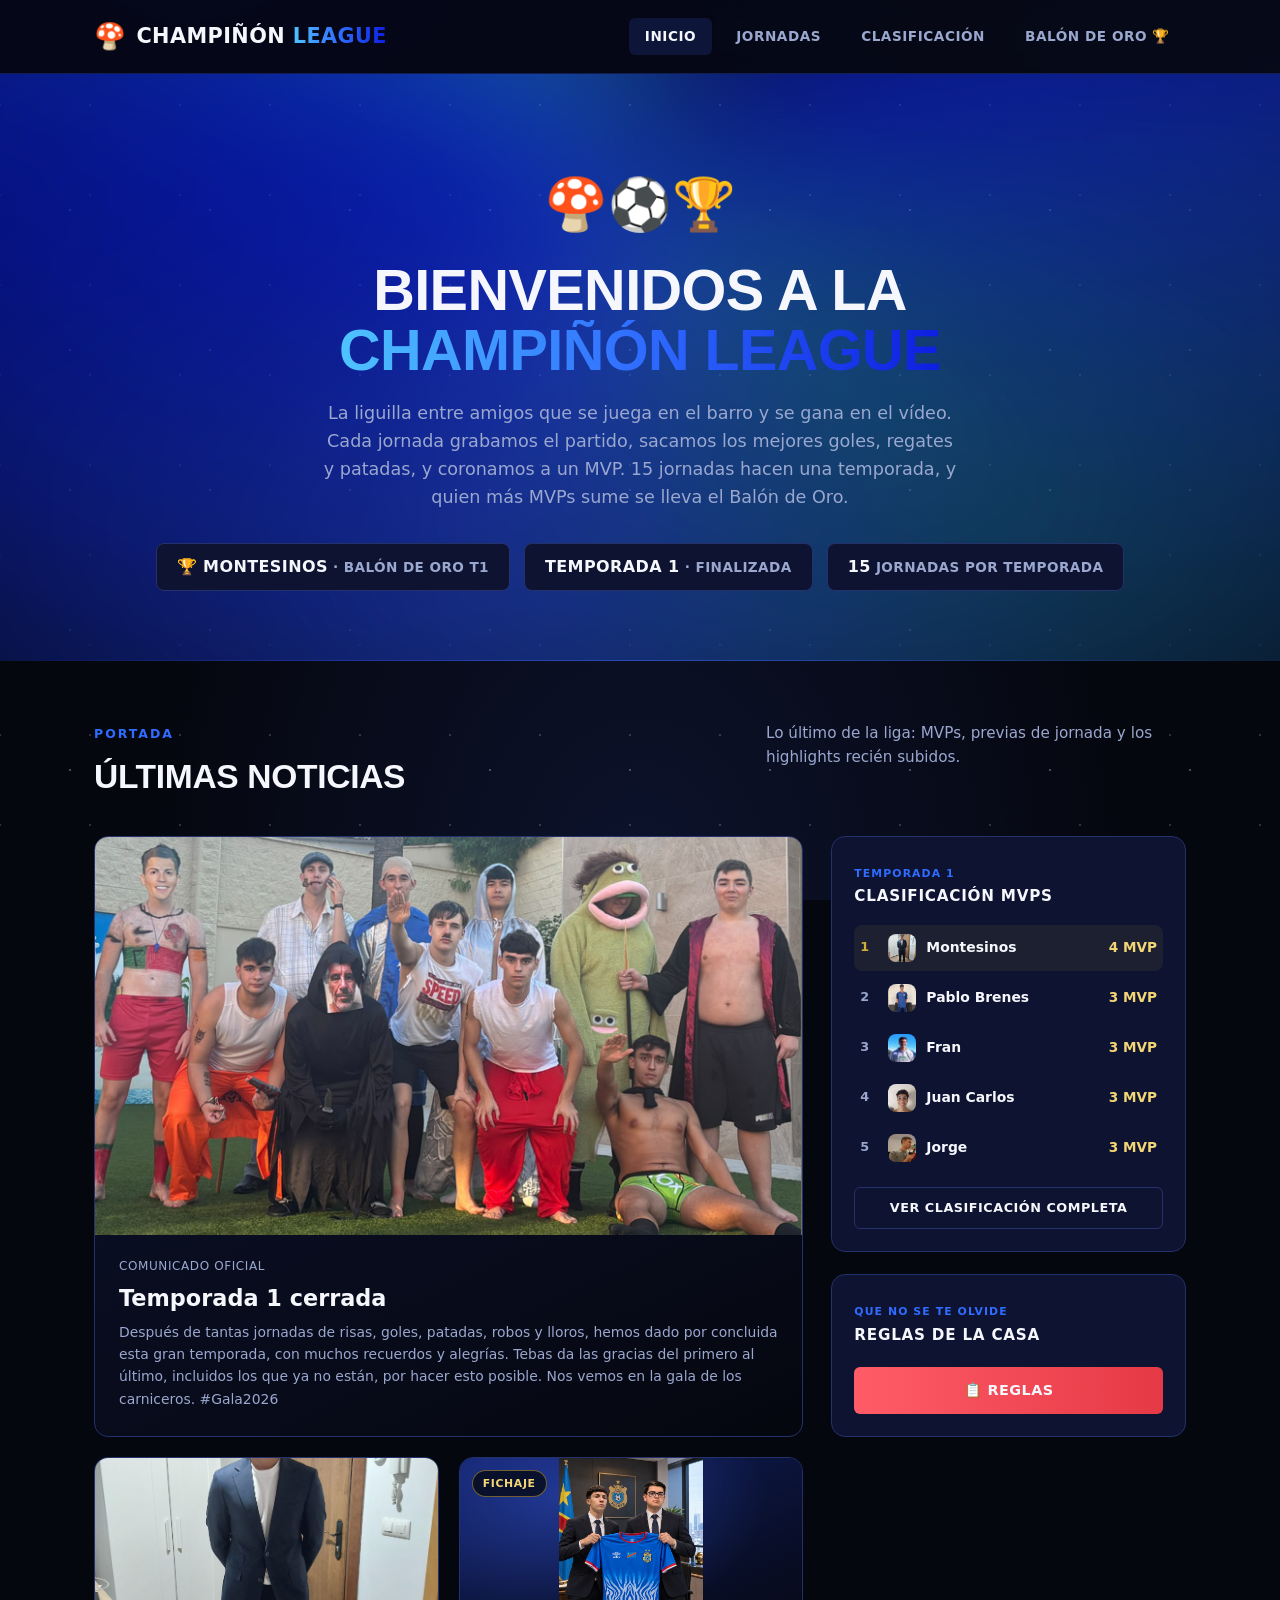
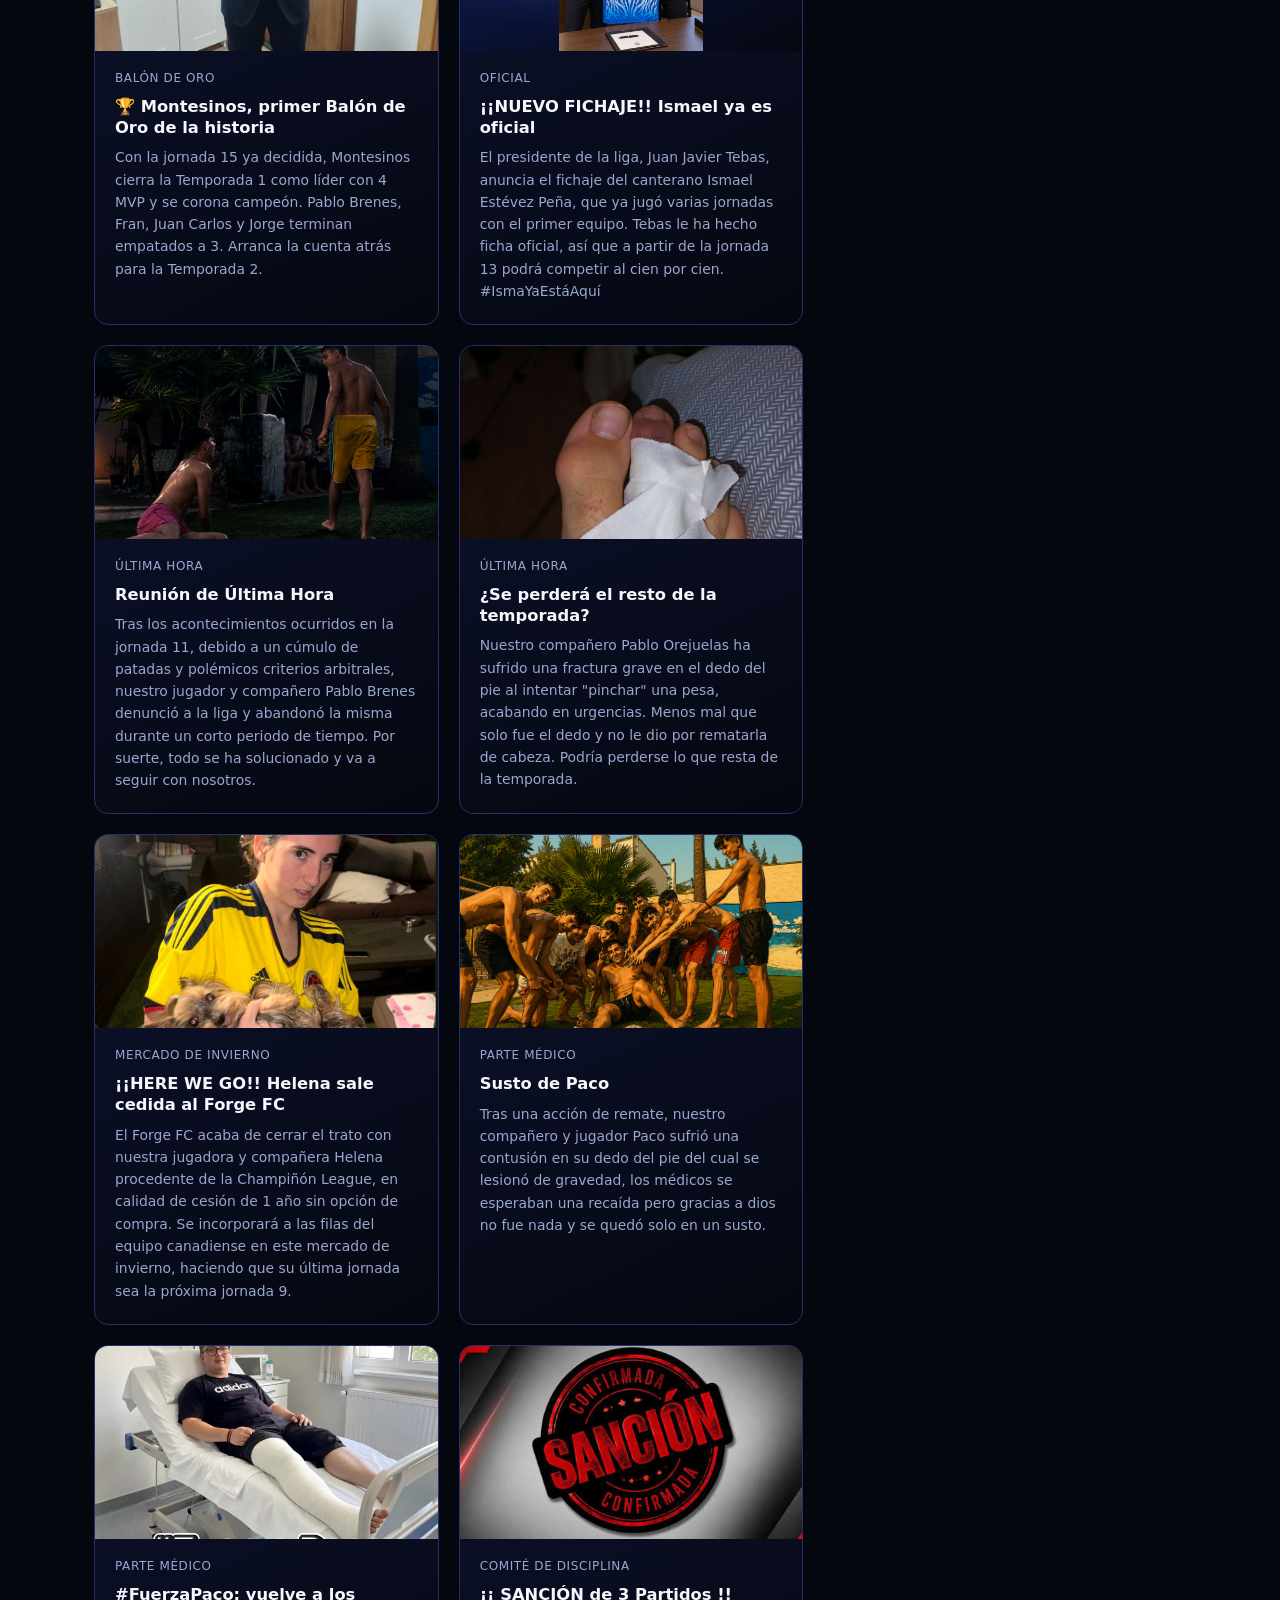
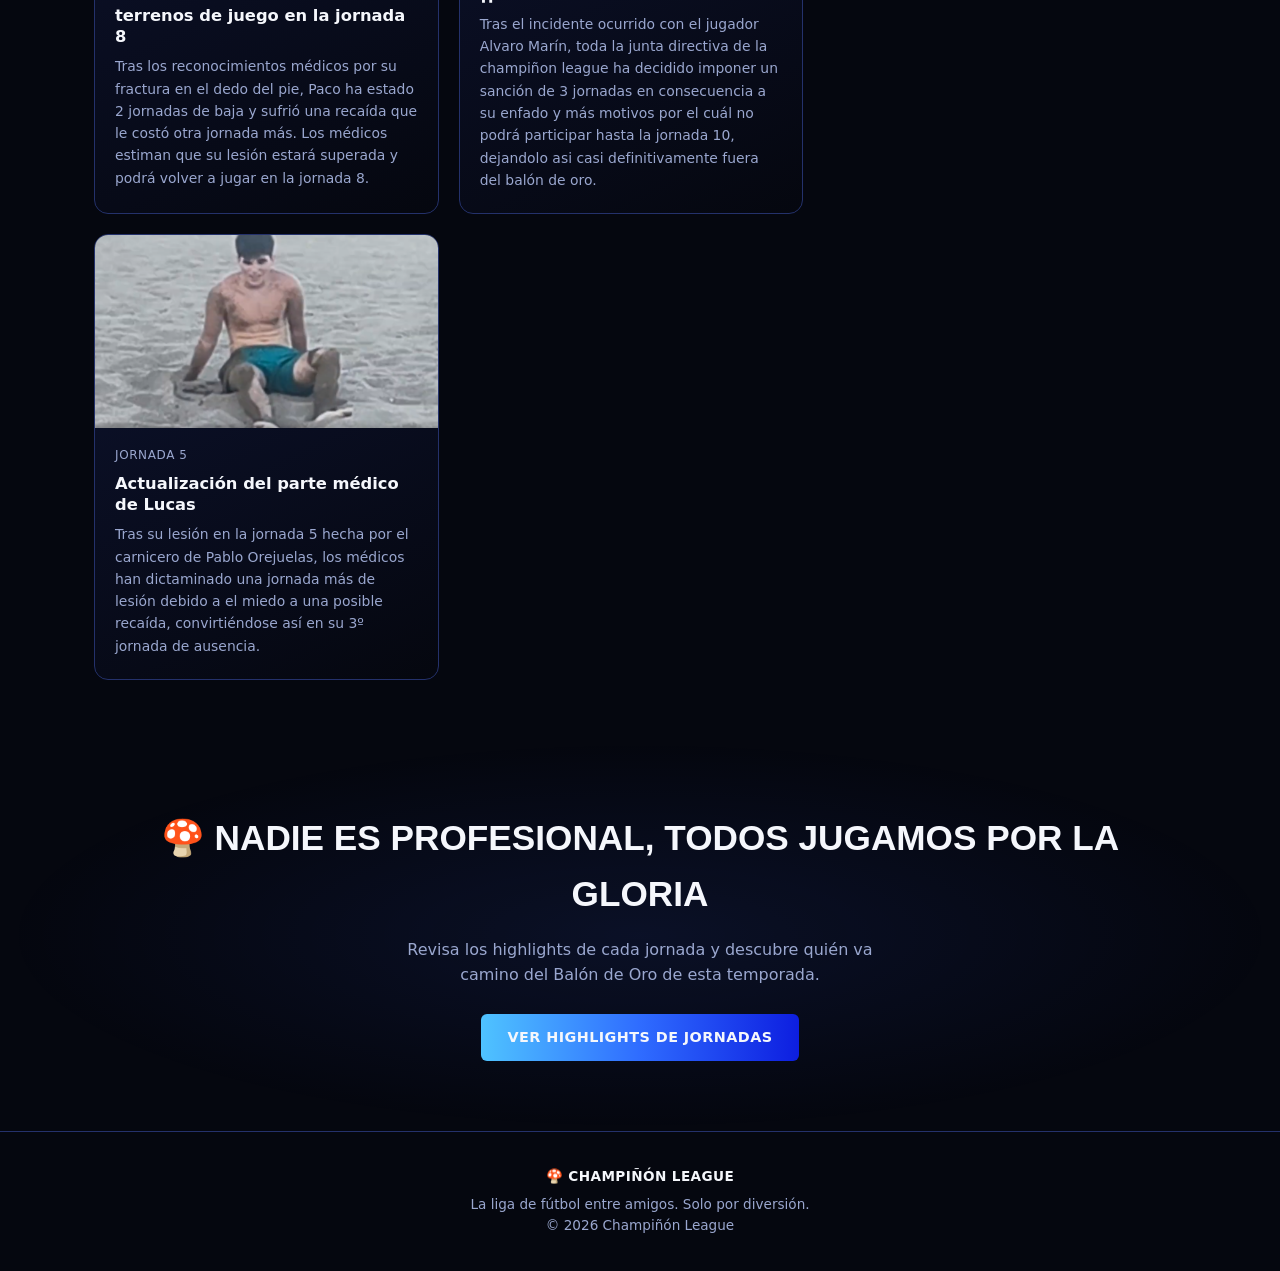
==== commit 822f5c71: "Añadir noticia: comunicado de cierre de la Temporada 1 Co-Authored-By: Claude Sonnet 5 <noreply@anth" ====
--- a/index.html
+++ b/index.html
@@ -75,6 +75,18 @@
         <div class="noticias-grid-secundarias">
           <div class="noticia-card" data-fecha="2026-11-10">
             <div class="noticia-img">
+              <span class="noticia-tag oro">Fin de temporada</span>
+              <img src="img/noticias/temporada-1-cerrada.png" alt="Toda la plantilla disfrazada por Halloween">
+            </div>
+            <div class="noticia-body">
+              <div class="noticia-fecha">Comunicado oficial</div>
+              <h3>Temporada 1 cerrada</h3>
+              <p>Después de tantas jornadas de risas, goles, patadas, robos y lloros, hemos dado por concluida esta gran temporada, con muchos recuerdos y alegrías. Tebas da las gracias del primero al último, incluidos los que ya no están, por hacer esto posible. Nos vemos en la gala de los carniceros. #Gala2026</p>
+            </div>
+          </div>
+
+          <div class="noticia-card" data-fecha="2026-11-10">
+            <div class="noticia-img">
               <span class="noticia-tag oro">Campeón</span>
               <img src="img/jugadores/montesinos.jpg" alt="Montesinos, campeón de la Temporada 1">
             </div>
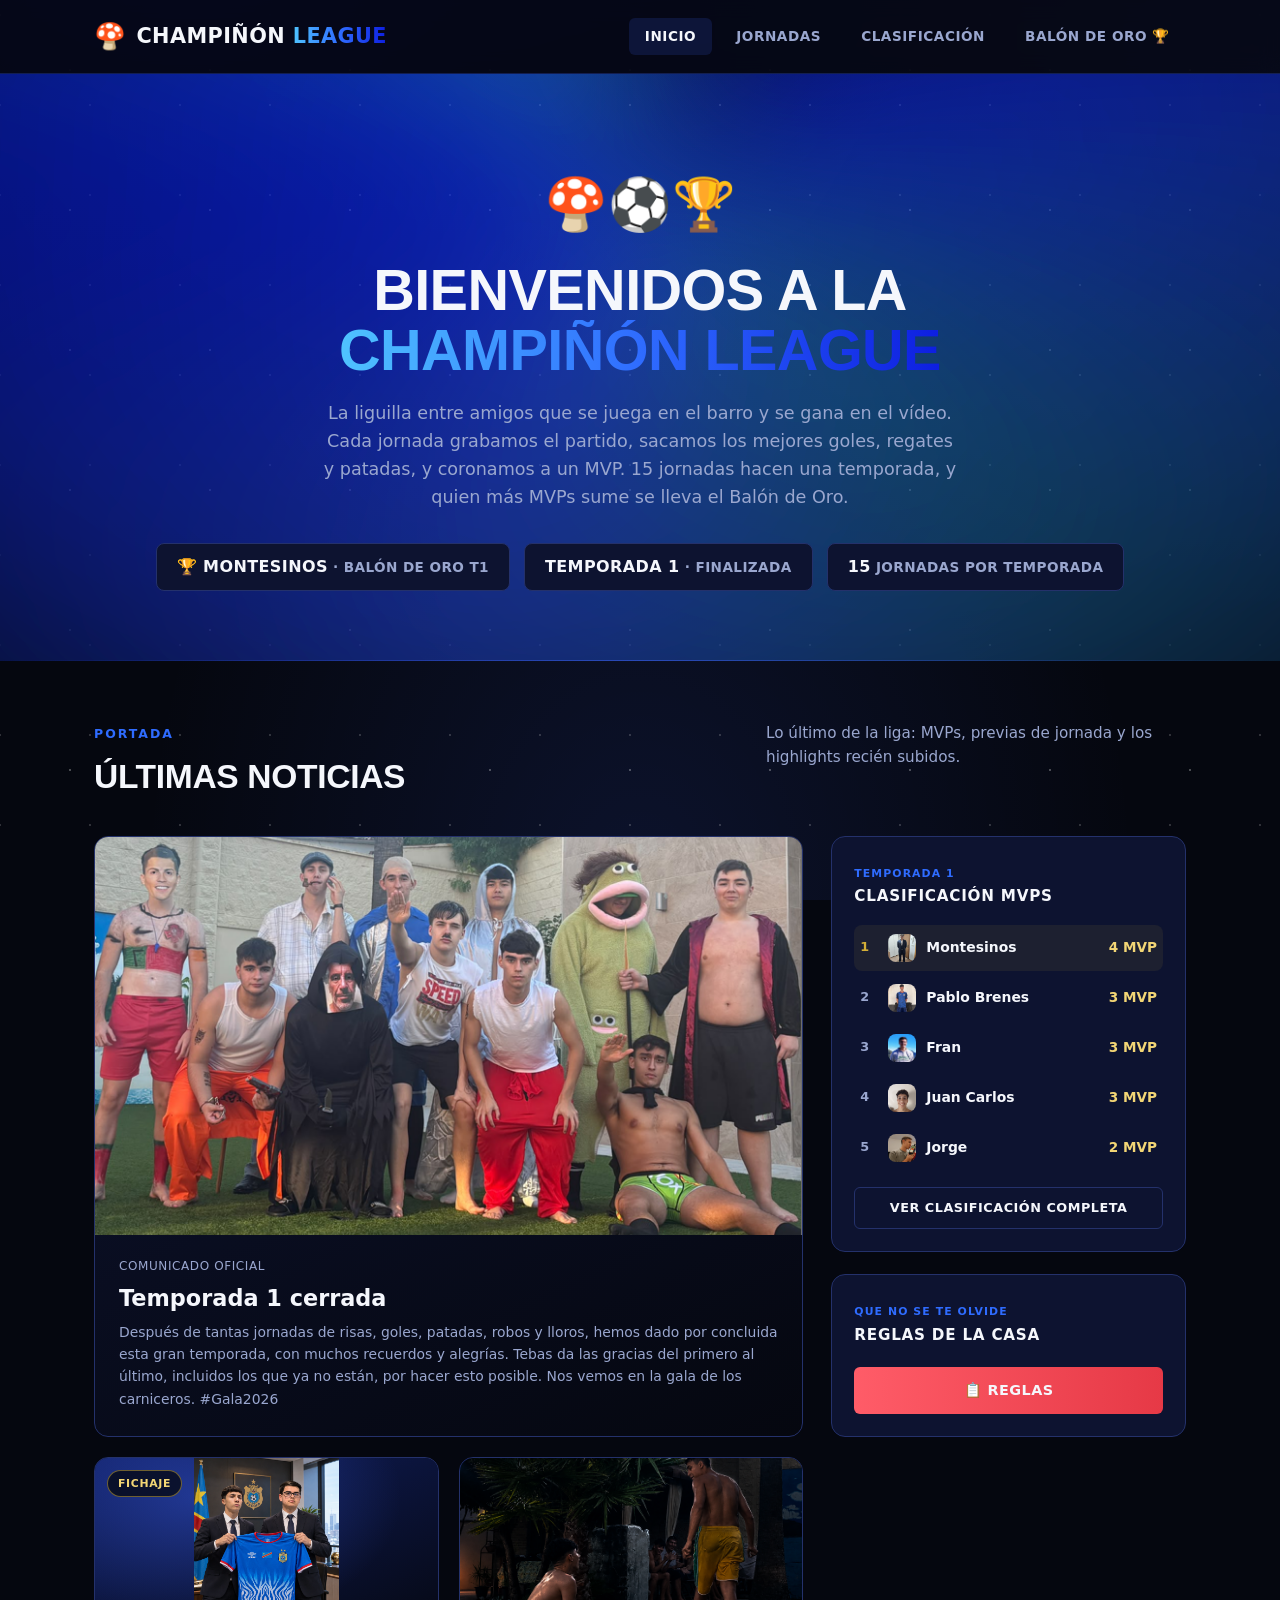
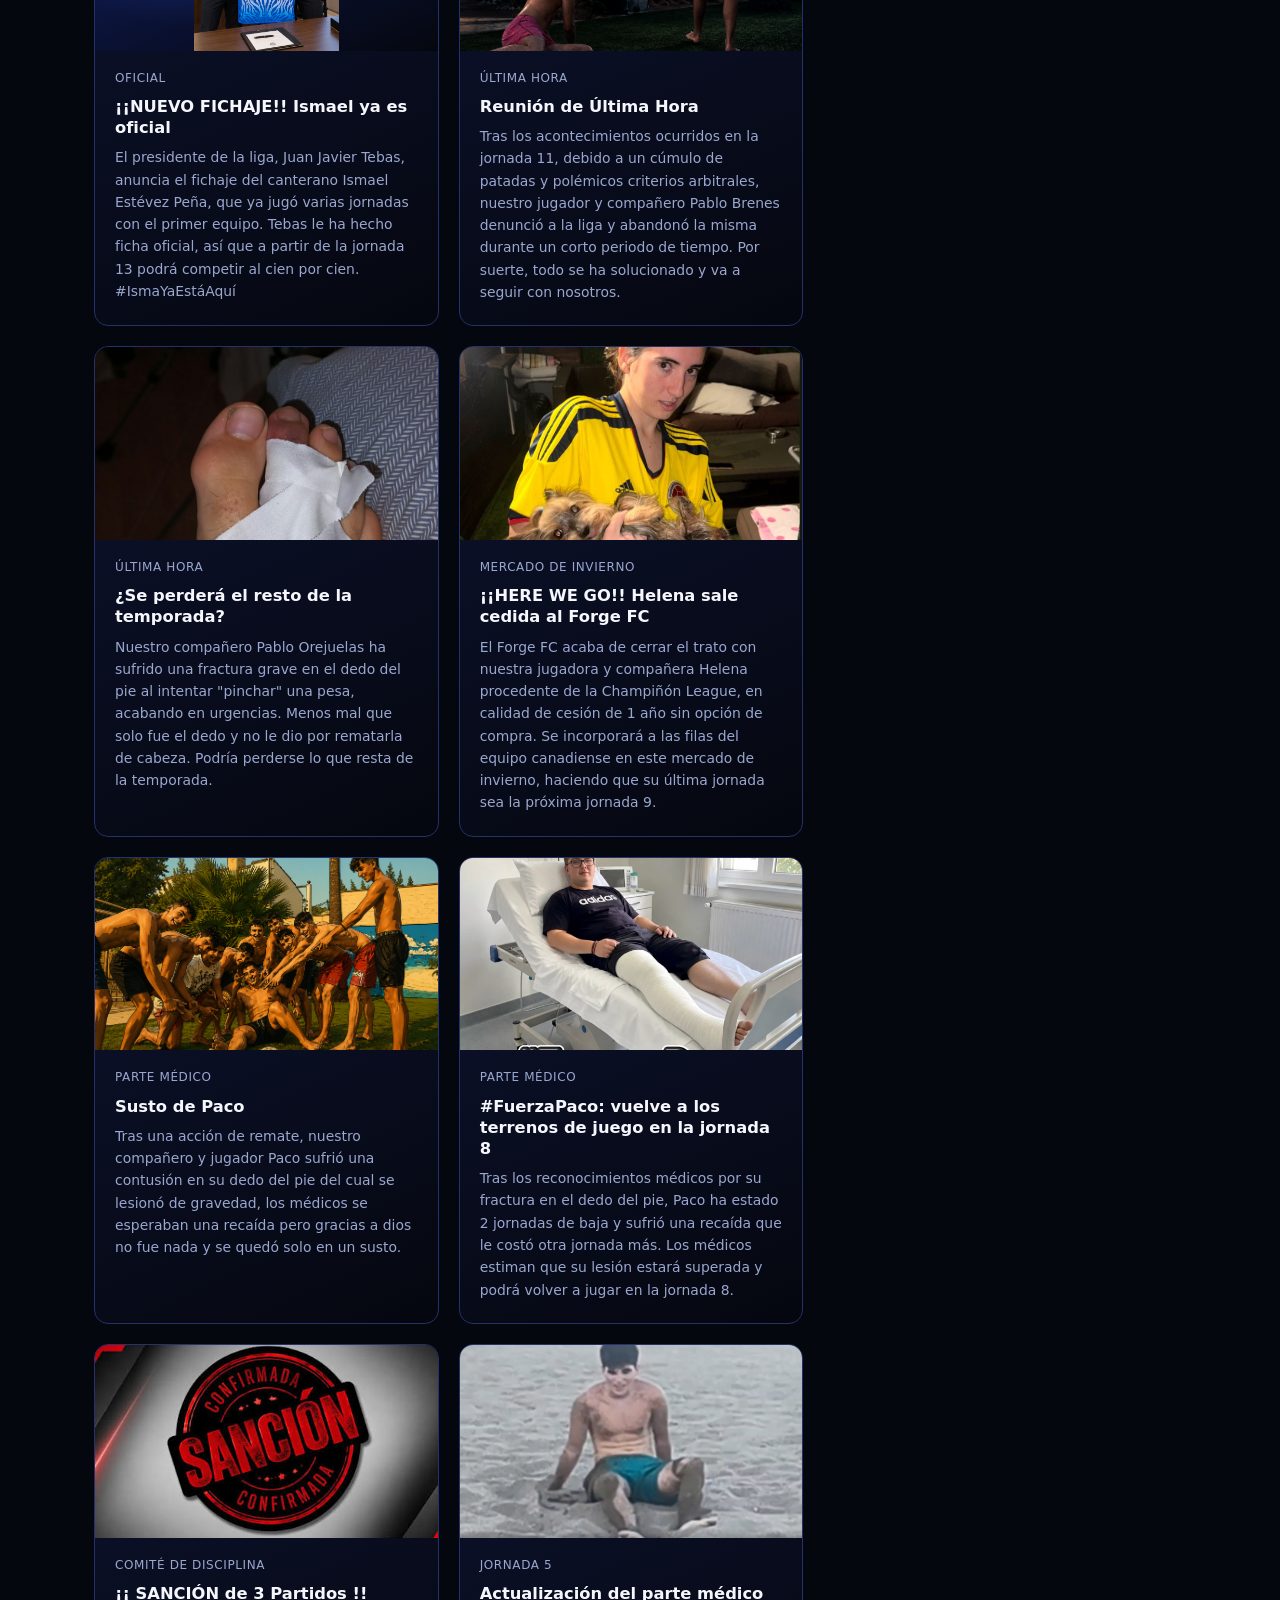
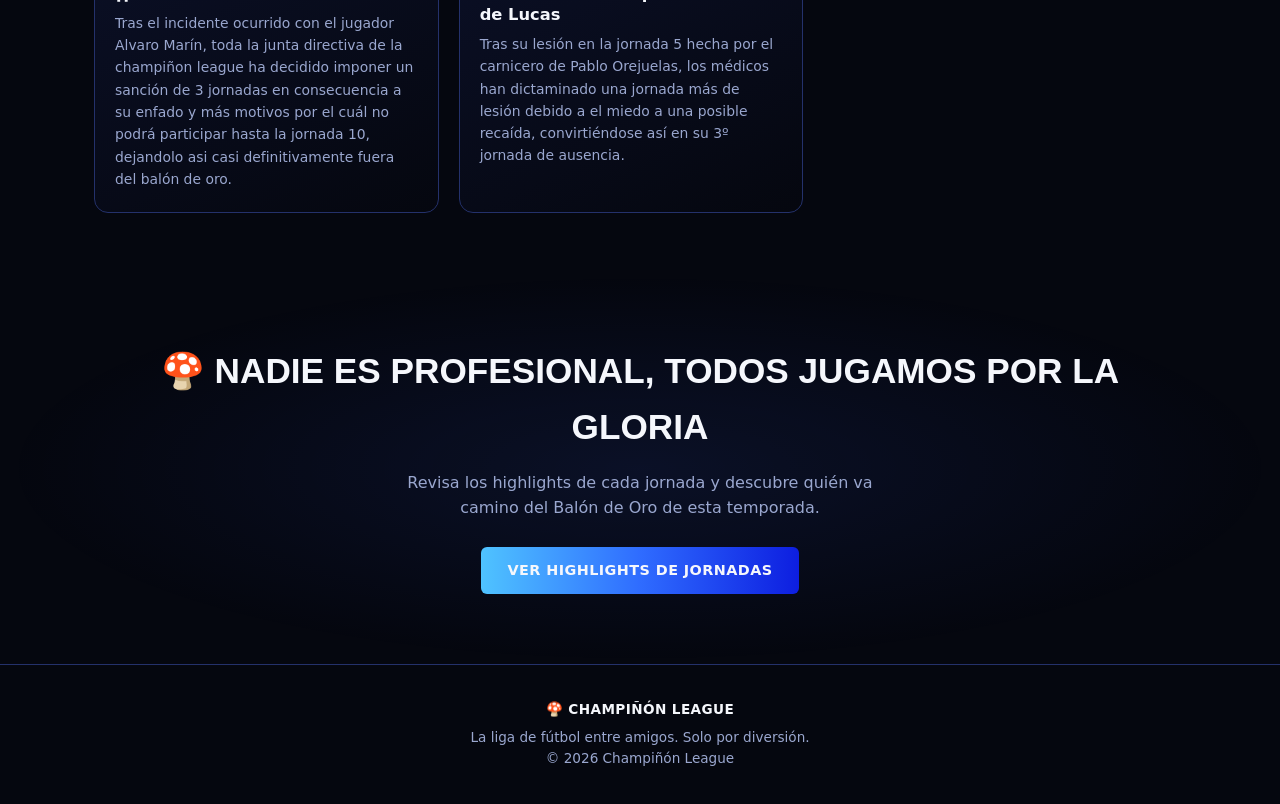
==== commit ebc90408: "Corregir doble conteo del MVP de Jorge (2, no 3) y quitar noticia con el dato erróneo Co-Authored-By" ====
--- a/index.html
+++ b/index.html
@@ -85,18 +85,6 @@
             </div>
           </div>
 
-          <div class="noticia-card" data-fecha="2026-11-10">
-            <div class="noticia-img">
-              <span class="noticia-tag oro">Campeón</span>
-              <img src="img/jugadores/montesinos.jpg" alt="Montesinos, campeón de la Temporada 1">
-            </div>
-            <div class="noticia-body">
-              <div class="noticia-fecha">Balón de Oro</div>
-              <h3>🏆 Montesinos, primer Balón de Oro de la historia</h3>
-              <p>Con la jornada 15 ya decidida, Montesinos cierra la Temporada 1 como líder con 4 MVP y se corona campeón. Pablo Brenes, Fran, Juan Carlos y Jorge terminan empatados a 3. Arranca la cuenta atrás para la Temporada 2.</p>
-            </div>
-          </div>
-
           <div class="noticia-card" data-fecha="2026-10-30">
             <div class="noticia-img">
               <span class="noticia-tag oro">Fichaje</span>
@@ -221,7 +209,7 @@
               <span class="mini-pos">5</span>
               <span class="avatar"><img src="img/jugadores/jorge.png" alt="Jorge"></span>
               <span class="mini-nombre">Jorge</span>
-              <span class="mini-mvp">3 MVP</span>
+              <span class="mini-mvp">2 MVP</span>
             </div>
           </div>
           <a href="clasificacion.html" class="widget-link">Ver clasificación completa</a>
--- a/css/style.css
+++ b/css/style.css
@@ -1242,11 +1242,41 @@
   letter-spacing: 0.02em;
 }
 
+.gala-card {
+  margin-top: 18px;
+  background: linear-gradient(155deg, var(--negro), var(--gris-oscuro));
+  border: 1px solid rgba(212, 175, 55, 0.25);
+  border-radius: var(--radius);
+  padding: 20px;
+  text-align: center;
+}
+
+.gala-foto {
+  aspect-ratio: 21 / 9;
+  border-radius: 10px;
+  margin-bottom: 14px;
+  background: linear-gradient(155deg, var(--gris-oscuro), var(--negro));
+  border: 1.5px dashed rgba(212, 175, 55, 0.35);
+  display: flex;
+  align-items: center;
+  justify-content: center;
+}
+
+.gala-foto svg {
+  width: 14%;
+  height: 14%;
+  color: rgba(212, 175, 55, 0.5);
+}
+
 @media (max-width: 700px) {
   .premios-grid {
     grid-template-columns: 1fr;
   }
 
+  .gala-foto {
+    aspect-ratio: 4 / 3;
+  }
+
   .temporada-toggle {
     padding: 16px 18px;
   }
@@ -1266,126 +1296,6 @@
 .balon-hero .emoji-grande {
   font-size: 4rem;
   margin-bottom: 10px;
-}
-
-.temporada-actual-card {
-  max-width: 640px;
-  margin: 0 auto;
-  background: linear-gradient(155deg, rgba(212, 175, 55, 0.1), var(--gris-oscuro));
-  border: 1px solid rgba(212, 175, 55, 0.35);
-  border-radius: var(--radius);
-  padding: 36px;
-  text-align: center;
-}
-
-.avatar-campeon {
-  width: 84px;
-  height: 84px;
-  border-radius: 50%;
-  border: 3px solid var(--oro);
-  overflow: hidden;
-  margin: 0 auto 16px;
-}
-
-.avatar-campeon img {
-  width: 100%;
-  height: 100%;
-  object-fit: cover;
-  display: block;
-}
-
-.temporada-actual-card .eyebrow {
-  color: var(--oro);
-  font-weight: 800;
-  text-transform: uppercase;
-  font-size: 0.75rem;
-  letter-spacing: 0.14em;
-  margin-bottom: 12px;
-  display: block;
-}
-
-.temporada-actual-card h3 {
-  font-size: 1.6rem;
-  margin-bottom: 6px;
-}
-
-.temporada-actual-card p {
-  color: var(--texto-suave);
-  font-size: 0.9rem;
-  margin-bottom: 20px;
-}
-
-.progreso-barra {
-  height: 8px;
-  background: var(--gris-medio);
-  border-radius: 999px;
-  overflow: hidden;
-  margin-bottom: 8px;
-}
-
-.progreso-barra .relleno {
-  height: 100%;
-  background: linear-gradient(90deg, var(--verde-neon), var(--oro));
-  border-radius: 999px;
-}
-
-.progreso-texto {
-  font-size: 0.8rem;
-  color: var(--texto-suave);
-}
-
-.historial-grid {
-  display: grid;
-  grid-template-columns: repeat(auto-fit, minmax(260px, 1fr));
-  gap: 20px;
-}
-
-.temporada-card {
-  background: var(--gris-oscuro);
-  border: 1px solid var(--gris-medio);
-  border-radius: var(--radius);
-  padding: 26px;
-  text-align: center;
-  position: relative;
-}
-
-.temporada-card.pendiente {
-  opacity: 0.55;
-  border-style: dashed;
-}
-
-.temporada-card.ganada {
-  border-color: rgba(212, 175, 55, 0.45);
-  background: linear-gradient(155deg, rgba(212, 175, 55, 0.12), var(--gris-oscuro));
-}
-
-.temporada-card.ganada .ganador {
-  color: var(--oro-claro);
-}
-
-.temporada-card .trofeo-grande {
-  font-size: 2.4rem;
-  margin-bottom: 10px;
-}
-
-.temporada-card .num-temporada {
-  font-size: 0.72rem;
-  text-transform: uppercase;
-  letter-spacing: 0.12em;
-  color: var(--verde-neon);
-  font-weight: 800;
-  margin-bottom: 8px;
-}
-
-.temporada-card .ganador {
-  font-size: 1.25rem;
-  font-weight: 800;
-  margin-bottom: 4px;
-}
-
-.temporada-card .detalle {
-  color: var(--texto-suave);
-  font-size: 0.85rem;
 }
 
 /* ---------- CTA / Footer ---------- */
